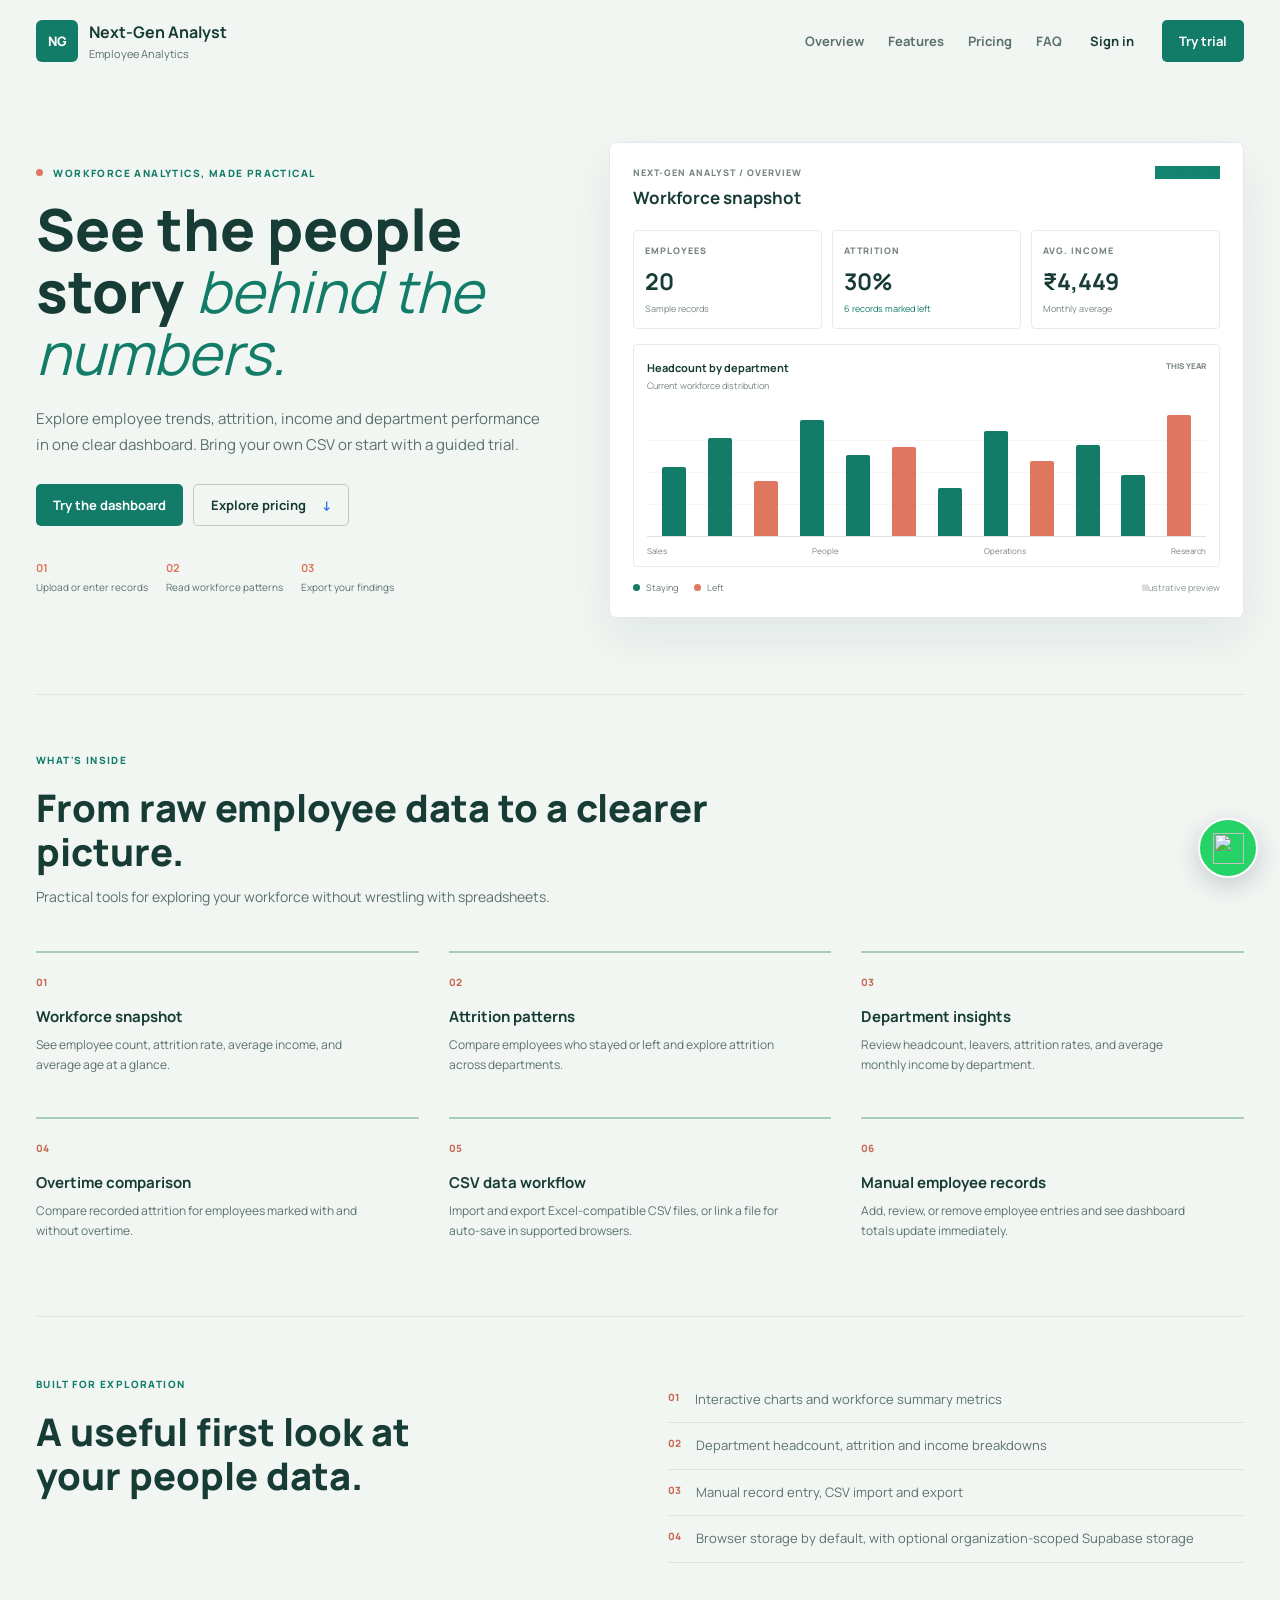
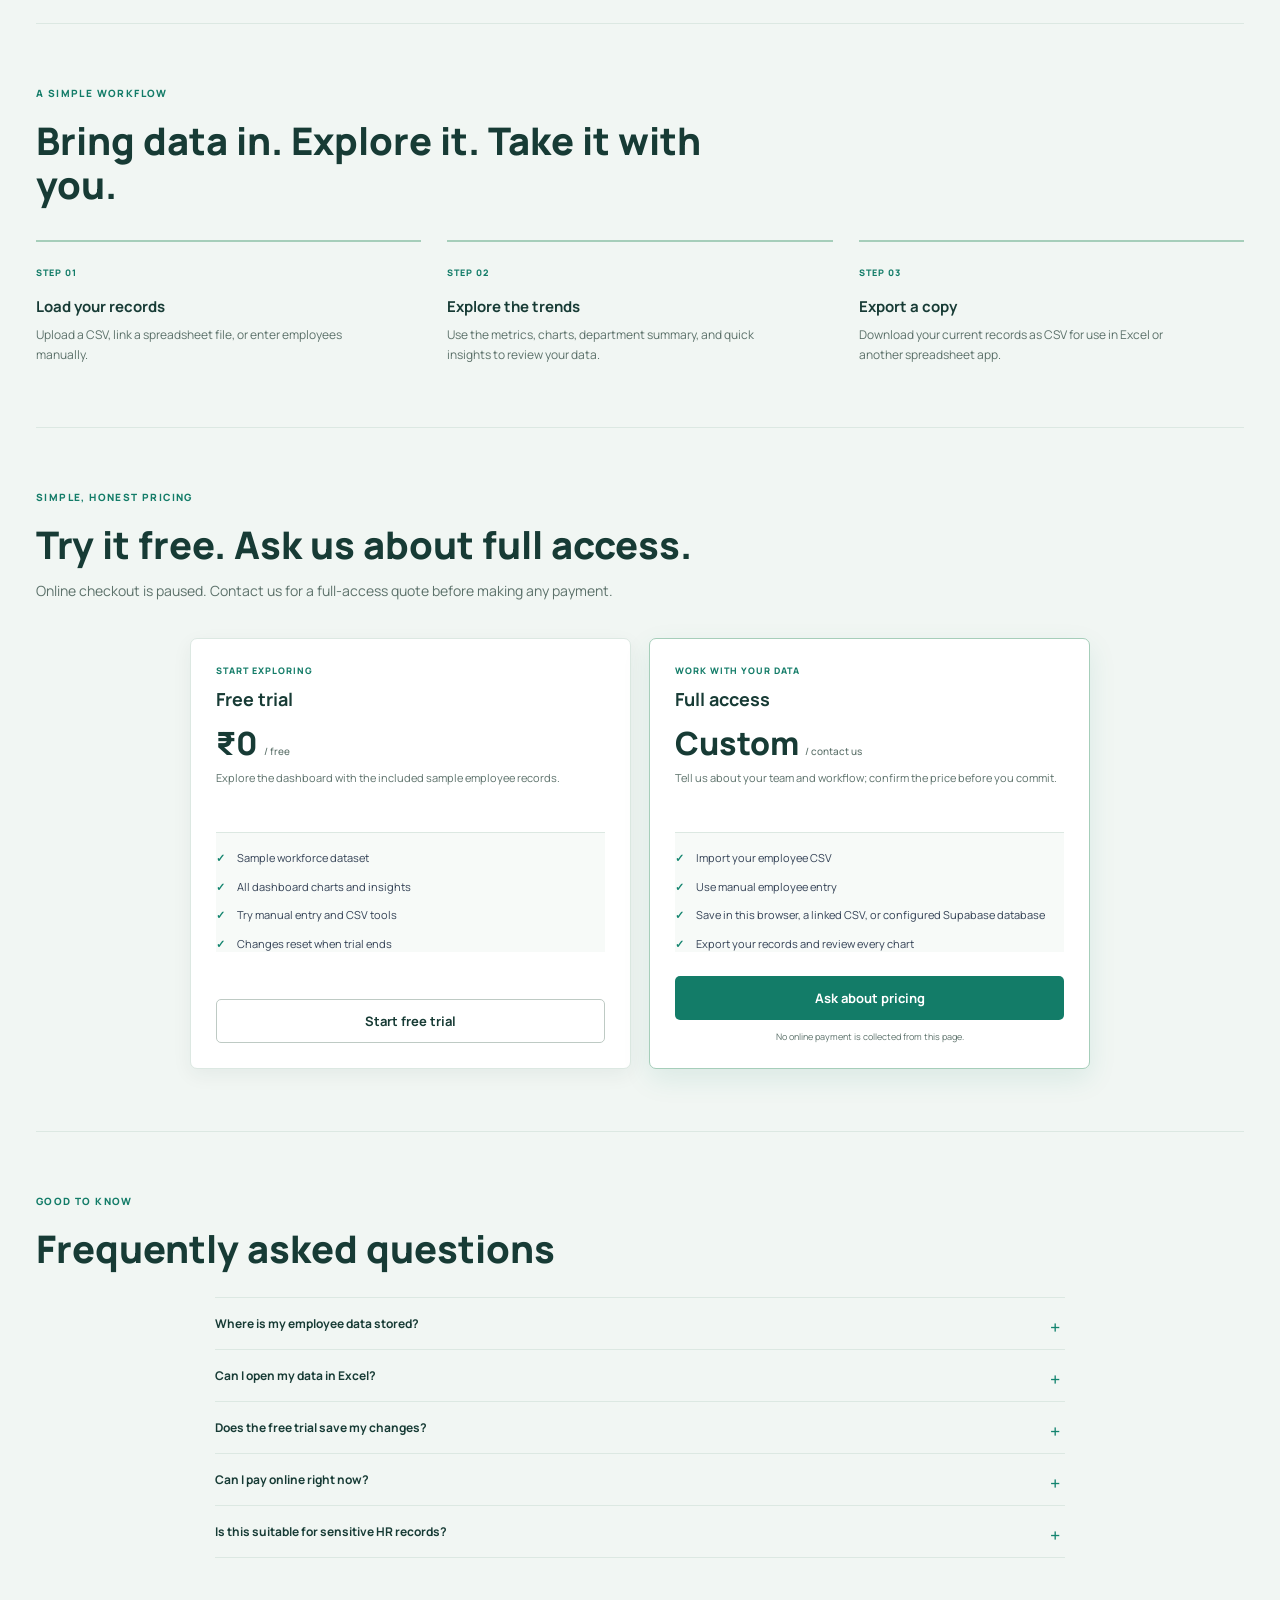
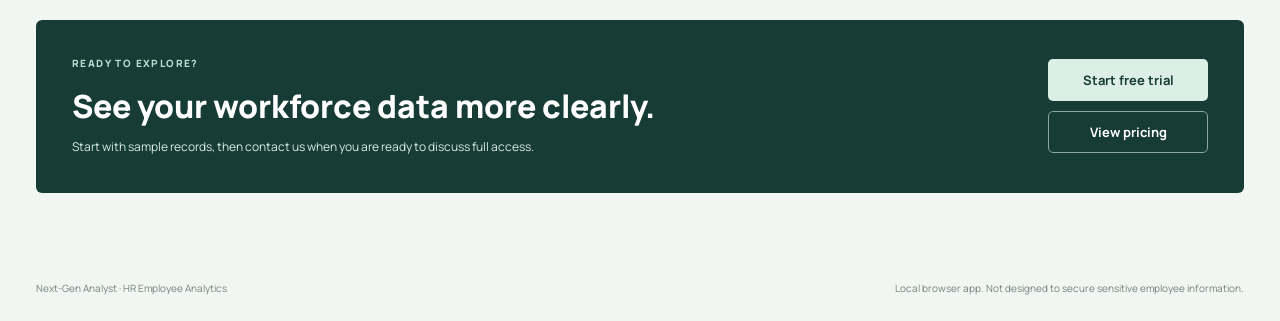
==== Next-Gen-Analyst.html @ 1fc44d56 "Publish Next-Gen Analyst project Co-authored-by: Copilot <223556219+Copilot@users.noreply.github.com" ====
<!DOCTYPE html>
<html lang="en">

<head>
    <meta charset="UTF-8">
    <meta name="viewport" content="width=device-width, initial-scale=1.0">
    <title>Next-Gen Analyst | HR Employee Analytics</title>
    <link rel="preconnect" href="https://fonts.googleapis.com">
    <link rel="preconnect" href="https://fonts.gstatic.com" crossorigin>
    <link href="https://fonts.googleapis.com/css2?family=Manrope:wght@400;500;600;700;800&display=swap" rel="stylesheet">
    <script src="https://cdn.jsdelivr.net/npm/papaparse@5.4.1/papaparse.min.js"></script>
    <script src="https://cdn.jsdelivr.net/npm/chart.js@4.4.4/dist/chart.umd.min.js"></script>
    <script src="https://cdn.jsdelivr.net/npm/@supabase/supabase-js@2.49.1/dist/umd/supabase.js"></script>
    <style>
:root {
            --ink: #0f172a;
            --muted-ink: #475569;
            --leaf: #2563eb;
            --coral: #d97706;
            --bg: #f0f4f8;
            --panel: #fff;
            --text: #0f172a;
            --muted: #475569;
            --line: #e2e8f0;
            --blue: #2563eb;
            --teal: #059669;
            --red: #dc2626;
            --purple: #7c3aed;
            --shadow: 0 8px 28px rgba(24, 39, 75, .07)
        }

        * {
            box-sizing: border-box
        }

        body {
            margin: 0;
            background: var(--bg);
            color: var(--text);
            font-family: "Manrope", Segoe UI, Arial, sans-serif
        }

        header {
            background: linear-gradient(115deg, #0f172a, #1d4ed8 65%, #3b82f6);
            color: #fff;
            padding: 28px clamp(18px, 4vw, 48px);
            display: flex;
            justify-content: space-between;
            gap: 20px;
            align-items: center;
            flex-wrap: wrap
        }

        h1 {
            font-size: clamp(24px, 3vw, 34px);
            margin: 0 0 8px
        }

        .subtitle {
            color: #dce4ff;
            margin: 0;
            font-size: 14px
        }

        .header-actions {
            display: flex;
            gap: 10px;
            flex-wrap: wrap
        }

        button,
        .upload-label {
            border: 0;
            border-radius: 10px;
            padding: 11px 15px;
            font-weight: 700;
            cursor: pointer;
            font-size: 13px
        }

        .primary {
            background: #fff;
            color: #243b91
        }

        .secondary {
            background: #ffffff1a;
            color: #fff;
            border: 1px solid #ffffff70
        }

        main {
            max-width: 1400px;
            margin: auto;
            padding: 24px clamp(14px, 3vw, 36px) 40px
        }

        .toolbar {
            display: flex;
            align-items: center;
            justify-content: space-between;
            gap: 14px;
            flex-wrap: wrap;
            margin-bottom: 20px
        }

        .status {
            font-size: 13px;
            color: var(--muted)
        }

        .status strong {
            color: var(--teal)
        }

        input[type=file] {
            display: none
        }

        .upload-label {
            background: #e8edff;
            color: #2e49c3;
            display: inline-block
        }

        .metrics {
            display: grid;
            grid-template-columns: repeat(4, minmax(0, 1fr));
            gap: 16px;
            margin-bottom: 18px
        }

        .card,
        .panel {
            background: var(--panel);
            border: 1px solid var(--line);
            border-radius: 17px;
            box-shadow: var(--shadow)
        }

        .metric {
            padding: 20px;
            min-height: 142px;
            position: relative;
            overflow: hidden
        }

        .metric:after {
            content: "";
            position: absolute;
            width: 90px;
            height: 90px;
            border-radius: 50%;
            right: -28px;
            top: -28px;
            background: var(--tint, #e8edff)
        }

        .metric .label {
            font-size: 13px;
            color: var(--muted);
            margin-bottom: 12px;
            position: relative;
            z-index: 1
        }

        .metric .value {
            font-size: clamp(24px, 2.5vw, 32px);
            font-weight: 800;
            letter-spacing: -1px;
            position: relative;
            z-index: 1
        }

        .metric .foot {
            font-size: 12px;
            color: var(--muted);
            margin-top: 9px;
            position: relative;
            z-index: 1
        }

        .grid {
            display: grid;
            grid-template-columns: repeat(2, minmax(0, 1fr));
            gap: 18px
        }

        .panel {
            padding: 20px;
            min-width: 0
        }

        .panel h2 {
            font-size: 16px;
            margin: 0 0 5px
        }

        .panel .desc {
            font-size: 12px;
            color: var(--muted);
            margin-bottom: 18px
        }

        .chart-wrap {
            height: 270px;
            position: relative
        }

        .wide {
            grid-column: 1/-1
        }

        .table-wrap {
            overflow: auto
        }

        table {
            width: 100%;
            border-collapse: collapse;
            font-size: 13px
        }

        th,
        td {
            padding: 12px 10px;
            text-align: left;
            border-bottom: 1px solid var(--line);
            white-space: nowrap
        }

        th {
            color: var(--muted);
            font-weight: 700;
            background: #fafbfe
        }

        td {
            font-weight: 600
        }

        .pill {
            padding: 5px 8px;
            border-radius: 20px;
            font-size: 11px;
            font-weight: 800
        }

        .yes {
            color: #b42335;
            background: #ffe8eb
        }

        .no {
            color: #087f70;
            background: #dff8f3
        }

        .insights {
            display: grid;
            grid-template-columns: repeat(3, minmax(0, 1fr));
            gap: 12px
        }

        .insight {
            background: #f7f8ff;
            border: 1px solid #e7eaff;
            border-radius: 12px;
            padding: 14px
        }

        .insight strong {
            display: block;
            font-size: 13px;
            margin-bottom: 6px
        }

        .insight span {
            font-size: 12px;
            line-height: 1.5;
            color: var(--muted)
        }

        footer {
            text-align: center;
            color: var(--muted);
            font-size: 12px;
            padding: 24px
        }

        .manual-form { margin-top: 12px; }
        .form-grid { display:grid; grid-template-columns:repeat(3,minmax(0,1fr)); gap:14px; }
        .form-grid label { display:flex; flex-direction:column; gap:7px; color:var(--muted); font-size:12px; font-weight:700; }
        .form-grid input, .form-grid select { width:100%; min-width:0; padding:11px 12px; border:1px solid var(--line); border-radius:9px; background:#fff; color:var(--text); font:inherit; font-size:13px; }
        .manual-actions { display:flex; flex-wrap:wrap; align-items:center; gap:10px; margin-top:16px; }
        .add-btn { background:#2563eb; color:#fff; }
        .clear-btn { background:#eef1f7; color:#344054; }
        #formMessage { font-size:12px; color:var(--teal); }
        .delete-btn { background:#ffe8eb; color:#b42335; padding:7px 10px; border-radius:8px; }
        @media(max-width:900px) { .form-grid { grid-template-columns:repeat(2,minmax(0,1fr)); } }
        @media(max-width:900px) {
            .metrics {
                grid-template-columns: repeat(2, minmax(0, 1fr))
            }

            .grid {
                grid-template-columns: 1fr
            }

            .wide {
                grid-column: auto
            }

            .insights {
                grid-template-columns: 1fr
            }
        }

        @media(max-width:480px) {
            .metrics {
                gap: 10px
            }

            .metric {
                padding: 15px;
                min-height: 125px
            }

            .panel {
                padding: 15px
            }

            .chart-wrap {
                height: 240px
            }

            .header-actions {
                width: 100%
            }
        }

        [hidden] { display:none !important; }
        .auth-screen { min-height:100vh; display:flex; align-items:center; justify-content:center; padding:24px; background:linear-gradient(135deg,#dbeafe,#f8fafc 55%,#f0f4f8); }
        .auth-card { width:min(100%,470px); background:#fff; border:1px solid #e5eaf2; border-radius:22px; padding:30px; box-shadow:0 18px 55px rgba(24,39,75,.13); }
        .auth-brand { display:flex; align-items:center; gap:13px; margin-bottom:26px; }
        .auth-logo { width:50px; height:50px; border-radius:14px; display:grid; place-items:center; color:#fff; font-weight:900; background:linear-gradient(135deg,#1d4ed8,#2563eb); }
        .auth-brand h1 { font-size:22px; margin:0 0 4px; color:#0f172a; }
        .auth-brand p,.auth-help { margin:0; color:#475569; font-size:13px; line-height:1.5; }
        .auth-panel h2 { margin:0 0 8px; font-size:21px; }
        .auth-help { margin-bottom:18px; }
        .auth-panel form { display:grid; gap:13px; }
        .auth-panel label { display:grid; gap:7px; font-size:12px; color:#475569; font-weight:700; }
        .auth-panel input { width:100%; padding:12px 13px; border:1px solid #cbd5e1; border-radius:10px; font:inherit; color:#0f172a; background:#fff; }
        .auth-submit { width:100%; margin-top:4px; background:#2563eb; color:#fff; padding:13px; }
        .auth-link { margin-top:14px; padding:4px 0; color:#2563eb; background:transparent; }
        .auth-message { font-size:12px; line-height:1.45; color:#087f70; min-height:16px; margin:8px 0 0; }
        .auth-security-note { font-size:11px; color:#7b8190; line-height:1.5; border-top:1px solid #edf0f5; padding-top:14px; margin:22px 0 0; }
        .logout-btn { background:#eef1f7; color:#344054; margin-left:10px; padding:7px 10px; }
        @media(max-width:520px) { .auth-card { padding:22px; } }

        .product-page { --ink:#0f172a; --muted-ink:#475569; --leaf:#2563eb; --mint:#dbeafe; --coral:#d97706; min-height:100vh; background:#f0f4f8; color:var(--ink); font-family:"Manrope",Segoe UI,sans-serif; }
        .site-nav { max-width:1280px; margin:auto; padding:20px 36px; display:flex; align-items:center; justify-content:space-between; gap:24px; background:transparent; color:var(--ink); }
        .site-brand { display:flex; align-items:center; gap:11px; color:inherit; text-decoration:none; }
        .site-mark { width:42px; height:42px; display:grid; place-items:center; background:var(--leaf); color:white; font-size:13px; font-weight:900; border-radius:6px; }
        .site-brand strong,.site-brand small { display:block; }
        .site-brand strong { font-size:16px; }
        .site-brand small { margin-top:3px; color:var(--muted-ink); font-size:11px; }
        .nav-actions { display:flex; align-items:center; gap:24px; }
        .nav-overview { color:var(--muted-ink); font-size:13px; font-weight:700; text-decoration:none; }
        .nav-signin,.nav-trial,.button-primary,.button-secondary { min-height:42px; padding:11px 17px; border-radius:5px; font:700 13px "Manrope",Segoe UI,sans-serif; }
        .nav-signin { padding:9px 4px; background:transparent; color:var(--ink); }
        .nav-trial,.button-primary { background:var(--leaf); color:white; }
        .nav-trial:hover,.button-primary:hover { background:#1d4ed8; }
        .product-main { max-width:1280px; margin:auto; padding:0 36px 70px; }
        .product-hero { min-height:560px; display:grid; grid-template-columns:minmax(0,.9fr) minmax(0,1.1fr); align-items:center; gap:54px; padding:60px 0 76px; }
        .eyebrow { margin:0 0 18px; color:var(--leaf); font-size:10px; font-weight:900; letter-spacing:1.4px; }
        .eyebrow span { display:inline-block; width:7px; height:7px; margin:0 7px 1px 0; border-radius:50%; background:var(--coral); }
        .hero-copy h1,.section-heading h2,.details-title h2,.purchase-band h2 { margin:0; font-family:"Manrope",Segoe UI,sans-serif; font-weight:800; letter-spacing:0; }
        .hero-copy h1 { max-width:590px; font-size:58px; line-height:1.07; }
        .hero-copy h1 em { color:var(--leaf); font-weight:400; }
        .hero-description { max-width:520px; margin:22px 0 26px; color:var(--muted-ink); font-size:15px; line-height:1.75; }
        .hero-actions,.purchase-actions,.dialog-actions { display:flex; flex-wrap:wrap; gap:10px; }
        .button-secondary { background:transparent; border:1px solid #becac4; color:var(--ink); }
        .button-secondary:hover { background:#e9eee9; }
        .button-secondary span { padding-left:8px; color:var(--leaf); }
        .hero-facts { display:flex; flex-wrap:wrap; gap:18px; margin-top:34px; color:var(--muted-ink); font-size:10px; }
        .hero-facts strong { display:block; margin-bottom:5px; color:var(--coral); font-size:11px; }
        .product-preview { min-width:0; padding:23px; border:1px solid #e2e8f0; border-radius:7px; background:#fff; box-shadow:0 20px 50px #0f172a12; animation:preview-enter .65s ease-out both; }
        .preview-top,.preview-chart-heading { display:flex; justify-content:space-between; align-items:flex-start; gap:16px; }
        .preview-kicker,.preview-metrics span { display:block; color:#76847f; font-size:9px; font-weight:800; letter-spacing:1px; }
        .preview-top h2 { margin:7px 0 0; font-size:17px; }
        .preview-live { color:#059669; font-size:9px; font-weight:900; letter-spacing:.7px; }
        .preview-live i { display:inline-block; width:7px; height:7px; margin-right:5px; border-radius:50%; background:#059669; }
        .preview-metrics { display:grid; grid-template-columns:repeat(3,minmax(0,1fr)); gap:10px; margin:21px 0 15px; }
        .preview-metrics div { min-width:0; padding:13px 11px; border:1px solid #e8ece8; border-radius:4px; }
        .preview-metrics strong { display:block; margin:8px 0 5px; font-family:"Manrope",Segoe UI,sans-serif; font-size:23px; font-weight:700; }
        .preview-metrics small { display:block; color:#7b8782; font-size:9px; }
        .preview-metrics .preview-down { color:var(--leaf); }
        .preview-chart { padding:15px 13px 10px; border:1px solid #e8ece8; border-radius:4px; }
        .preview-chart-heading strong,.preview-chart-heading small { display:block; }
        .preview-chart-heading strong { font-size:11px; }
        .preview-chart-heading small { margin-top:4px; color:#7b8782; font-size:9px; }
        .preview-chart-heading > span { color:#7b8782; font-size:8px; font-weight:800; }
        .preview-bars { height:128px; display:flex; align-items:flex-end; justify-content:space-around; gap:7px; margin:17px 0 8px; padding:0 7px; border-bottom:1px solid #dce4de; background:repeating-linear-gradient(to bottom,transparent 0,transparent 31px,#edf1ed 32px); }
        .preview-bars i { width:7%; max-width:24px; background:#2563eb; border-radius:2px 2px 0 0; animation:bar-rise .8s ease-out both; transform-origin:bottom; }
        .preview-bars i:nth-child(3n) { background:#d97706; }
        .preview-axis { display:flex; justify-content:space-between; color:#76847f; font-size:8px; }
        .preview-bottom { display:flex; align-items:center; gap:16px; margin-top:14px; color:#687772; font-size:9px; }
        .legend-dot { display:inline-block; width:7px; height:7px; margin-right:4px; border-radius:50%; }
        .legend-dot.teal { background:#2563eb; }
        .legend-dot.coral { background:#d97706; }
        .preview-note { margin-left:auto; color:#8a9691; }
        .product-section { padding:58px 0 67px; border-top:1px solid #dfe5df; }
        .section-heading { max-width:700px; }
        .section-heading h2,.details-title h2 { font-size:38px; line-height:1.16; }
        .section-heading > p:last-child { margin:13px 0 0; color:var(--muted-ink); font-size:14px; line-height:1.6; }
        .feature-grid { display:grid; grid-template-columns:repeat(3,minmax(0,1fr)); gap:30px; margin-top:42px; }
        .feature-item { padding-top:16px; border-top:2px solid #b7d2c5; animation:feature-enter .5s ease-out both; }
        .feature-item:nth-child(2) { animation-delay:.1s; }
        .feature-item:nth-child(3) { animation-delay:.2s; }
        .feature-number { color:var(--coral); font-size:10px; font-weight:900; }
        .feature-item h3 { margin:15px 0 8px; font-size:16px; }
        .feature-item p { max-width:330px; margin:0; color:var(--muted-ink); font-size:13px; line-height:1.7; }
        .product-details { display:grid; grid-template-columns:1fr 1fr; gap:56px; padding:60px 0; border-top:1px solid #dfe5df; }
        .details-title h2 { max-width:420px; }
        .details-list p { display:flex; gap:15px; margin:0; padding:13px 0; border-bottom:1px solid #dfe5df; color:#42544e; font-size:13px; line-height:1.5; }
        .details-list span { color:var(--coral); font-size:10px; font-weight:900; }
        .purchase-band { display:flex; align-items:center; justify-content:space-between; gap:32px; padding:36px; border-radius:6px; background:#0f172a; color:#fff; }
        .purchase-band .eyebrow { color:#bfdbfe; }
        .purchase-band h2 { max-width:650px; font-size:32px; line-height:1.16; }
        .purchase-band > div:first-child > p:last-child { max-width:610px; margin:12px 0 0; color:#d2e0d8; font-size:12px; line-height:1.6; }
        .purchase-actions { flex:0 0 auto; flex-direction:column; min-width:160px; }
        .purchase-actions .button-primary { background:#dbeafe; color:#0f172a; }
        .purchase-actions .button-secondary { border-color:#64748b; color:#fff; }
        .purchase-actions .button-secondary:hover { background:#ffffff18; }
        .product-footer { max-width:1280px; margin:auto; padding:18px 36px 26px; display:flex; justify-content:space-between; gap:20px; color:#74817c; font-size:10px; }
        .buy-dialog { position:fixed; width:min(100% - 32px,470px); padding:34px; border:1px solid #dfe5df; border-radius:7px; color:var(--ink); box-shadow:0 22px 80px #14221d40; }
        .buy-dialog::backdrop { background:#10221db3; }
        .buy-dialog h2 { margin:0 0 12px; font:700 27px/1.2 "Manrope",Segoe UI,sans-serif; }
        .buy-dialog > p:not(.eyebrow) { margin:0 0 22px; color:var(--muted-ink); font-size:13px; line-height:1.7; }
        .dialog-close { position:absolute; top:10px; right:12px; padding:5px 9px; background:transparent; color:var(--muted-ink); font-size:22px; }
        .auth-back { display:block; margin:0 0 18px; }
        @keyframes preview-enter { from { opacity:0; transform:translateY(12px); } to { opacity:1; transform:translateY(0); } }
        @keyframes feature-enter { from { opacity:0; transform:translateY(8px); } to { opacity:1; transform:translateY(0); } }
        @keyframes bar-rise { from { transform:scaleY(.15); } to { transform:scaleY(1); } }
        @media(max-width:900px) {
            .product-hero { grid-template-columns:1fr; gap:35px; padding-top:42px; }
            .hero-copy h1 { max-width:700px; font-size:48px; }
            .product-preview { max-width:720px; }
            .purchase-band { align-items:flex-start; flex-direction:column; }
            .purchase-actions { flex-direction:row; }
        }
        @media(max-width:600px) {
            .site-nav { padding:15px 18px; }
            .nav-actions { gap:11px; }
            .nav-overview { display:none; }
            .nav-signin { font-size:12px; }
            .nav-trial { padding:10px 12px; }
            .product-main { padding:0 18px 42px; }
            .product-hero { min-height:0; gap:28px; padding:45px 0 52px; }
            .hero-copy h1 { font-size:40px; }
            .hero-description { font-size:14px; }
            .hero-facts { gap:14px; }
            .product-preview { padding:15px; }
            .preview-metrics { gap:6px; }
            .preview-metrics div { padding:10px 7px; }
            .preview-metrics strong { font-size:18px; }
            .preview-metrics small { font-size:8px; }
            .preview-axis { font-size:7px; }
            .section-heading h2,.details-title h2 { font-size:31px; }
            .feature-grid,.product-details { grid-template-columns:1fr; gap:22px; }
            .product-section,.product-details { padding:43px 0; }
            .feature-grid { margin-top:28px; }
            .purchase-band { padding:25px 20px; }
            .purchase-band h2 { font-size:27px; }
            .purchase-actions { width:100%; flex-direction:column; }
            .product-footer { padding:16px 18px 22px; flex-direction:column; gap:7px; }
            .buy-dialog { padding:28px 22px; }
        }
        @media(prefers-reduced-motion:reduce) {
            .product-preview,.feature-item,.preview-bars i { animation:none; }
        }

        .dashboard-shell { display:grid; grid-template-columns:248px minmax(0,1fr); min-height:100vh; background:#f0f4f8; }
        .dashboard-sidebar { position:sticky; top:0; height:100vh; display:flex; flex-direction:column; padding:23px 14px 16px; background:#fff; border-right:1px solid #e2e8f0; }
        .dashboard-brand { display:flex; align-items:center; gap:11px; padding:0 8px 25px; color:#0f172a; text-decoration:none; }
        .dashboard-mark { width:40px; height:40px; display:grid; place-items:center; border-radius:6px; background:#2563eb; color:white; font-size:12px; font-weight:800; }
        .dashboard-brand strong,.dashboard-brand small { display:block; }
        .dashboard-brand strong { font-size:14px; }
        .dashboard-brand small { margin-top:3px; color:#64748b; font-size:10px; }
        .sidebar-label { margin:5px 10px 10px; color:#94a3b8; font-size:9px; font-weight:800; letter-spacing:1px; }
        .dashboard-nav { display:grid; gap:4px; }
        .dashboard-nav a { display:flex; align-items:center; gap:11px; min-height:42px; padding:7px 10px; border-radius:5px; color:#475569; font-size:12px; font-weight:700; text-decoration:none; transition:background .15s,color .15s; }
        .dashboard-nav a:hover { background:#f8fafc; color:#1d4ed8; }
        .dashboard-nav a.active { background:#dbeafe; color:#1d4ed8; }
        .dashboard-nav a span { width:25px; height:25px; display:grid; place-items:center; border:1px solid #e2e8f0; border-radius:4px; color:#64748b; font-size:9px; font-weight:800; }
        .dashboard-nav a.active span { border-color:#bfdbfe; color:#2563eb; background:#eff6ff; }
        .sidebar-note { display:grid; grid-template-columns:30px 1fr; column-gap:9px; align-items:center; margin-top:auto; padding:12px 10px; border:1px solid #e2e8f0; border-radius:6px; }
        .sidebar-note-mark { grid-row:span 2; width:28px; height:28px; display:grid; place-items:center; border-radius:4px; background:#eff6ff; color:#2563eb; font-size:9px; font-weight:900; }
        .sidebar-note strong { font-size:10px; }
        .sidebar-note small { margin-top:3px; color:#64748b; font-size:9px; }
        .dashboard-content { min-width:0; }
        #appShell .dashboard-header { position:sticky; top:0; z-index:5; min-height:92px; padding:18px 32px; display:flex; align-items:center; justify-content:space-between; gap:20px; background:#fff; color:#0f172a; border-bottom:1px solid #e2e8f0; box-shadow:none; }
        .dashboard-kicker { margin:0 0 6px; color:#2563eb; font-size:9px; font-weight:800; letter-spacing:1px; }
        #appShell .dashboard-header h1 { margin:0; color:#0f172a; font-size:22px; line-height:1.25; }
        #appShell .dashboard-header .subtitle { margin-top:5px; color:#64748b; font-size:11px; }
        #appShell .dashboard-header .header-actions { width:auto; gap:8px; }
        #appShell .dashboard-header .secondary { border:1px solid #cbd5e1; background:#fff; color:#334155; }
        #appShell .dashboard-header .secondary:hover { background:#f8fafc; border-color:#94a3b8; }
        #appShell .dashboard-header .primary { background:#2563eb; color:#fff; }
        #appShell main.dashboard-main { width:100%; max-width:1500px; margin:0 auto; padding:25px 32px 38px; }
        #appShell .toolbar { margin-bottom:20px; padding-bottom:15px; border-bottom:1px solid #e2e8f0; }
        #appShell .status { font-size:11px; }
        #appShell .status strong { color:#2563eb; }
        #appShell .upload-label { padding:9px 13px; border:1px solid #bfdbfe; border-radius:5px; background:#eff6ff; color:#1d4ed8; font-size:11px; }
        #appShell .card,#appShell .panel { border:1px solid #e2e8f0; border-radius:7px; box-shadow:0 2px 8px #0f172a08; }
        #appShell .metric { min-height:130px; padding:18px; }
        #appShell .metric:after { width:4px; height:auto; top:0; right:auto; bottom:0; left:0; border-radius:0; }
        #appShell .metric .label { color:#64748b; font-size:10px; font-weight:800; letter-spacing:.4px; }
        #appShell .metric .value { color:#0f172a; font-size:27px; letter-spacing:0; }
        #appShell .metric .foot { color:#64748b; font-size:10px; }
        #appShell .panel { padding:19px; }
        #appShell .panel h2 { color:#0f172a; font-size:14px; }
        #appShell .panel .desc { color:#64748b; font-size:10px; }
        #appShell .grid { gap:14px; }
        #appShell .chart-wrap { height:250px; }
        #appShell .chart-wrap canvas { max-width:100%; }
        #appShell th { background:#f8fafc; color:#64748b; font-size:10px; }
        #appShell td { color:#334155; font-size:11px; }
        #appShell .insight { border:1px solid #e2e8f0; border-radius:5px; background:#f8fafc; }
        #appShell .add-btn { border-radius:5px; background:#2563eb; }
        #appShell .clear-btn { border-radius:5px; background:#f1f5f9; color:#334155; }
        #appShell .delete-btn { border-radius:4px; }
        #appShell .dashboard-footer { display:flex; align-items:center; justify-content:space-between; gap:16px; padding:15px 32px 20px; border-top:1px solid #e2e8f0; color:#64748b; font-size:10px; text-align:left; }
        #appShell .logout-btn { margin:0; padding:8px 11px; border:1px solid #cbd5e1; border-radius:5px; background:#fff; color:#334155; font-size:10px; }
        #appShell section[id],#appShell #dashboardTop { scroll-margin-top:108px; }
        @media(max-width:1000px) {
            .dashboard-shell { grid-template-columns:minmax(0,1fr); }
            .dashboard-sidebar,.dashboard-content { min-width:0; max-width:100%; }
            .dashboard-sidebar { position:static; height:auto; padding:13px 18px 10px; border-right:0; border-bottom:1px solid #e2e8f0; }
            .dashboard-brand { padding:0 5px 10px; }
            .sidebar-label,.sidebar-note { display:none; }
            .dashboard-nav { display:flex; gap:5px; overflow-x:auto; }
            .dashboard-nav a { flex:0 0 auto; min-height:36px; padding:5px 8px; }
            .dashboard-nav a span { width:22px; height:22px; }
            #appShell .dashboard-header { padding:17px 22px; }
            #appShell main.dashboard-main { padding:20px 22px 32px; }
            #appShell .dashboard-footer { padding-right:22px; padding-left:22px; }
        }
        @media(max-width:600px) {
            .dashboard-sidebar { padding-right:12px; padding-left:12px; }
            .dashboard-nav a { gap:7px; font-size:10px; }
            .dashboard-nav a span { display:none; }
            #appShell .dashboard-header { position:static; align-items:flex-start; flex-direction:column; gap:12px; padding:17px 16px; }
            #appShell .dashboard-header h1 { font-size:20px; }
            #appShell .dashboard-header .header-actions { width:100%; }
            #appShell .dashboard-header .header-actions button { flex:1 1 auto; padding:9px 8px; font-size:10px; }
            #appShell main.dashboard-main { padding:17px 13px 26px; }
            #appShell .toolbar { align-items:flex-start; flex-direction:column; }
            #appShell .metrics { gap:9px; }
            #appShell .metric { min-height:117px; padding:13px; }
            #appShell .metric .label { font-size:9px; }
            #appShell .metric .value { font-size:22px; }
            #appShell .metric .foot { font-size:9px; }
            #appShell .panel { padding:14px; }
            #appShell .chart-wrap { height:225px; }
            #appShell .form-grid { grid-template-columns:1fr; }
            #appShell .dashboard-footer { align-items:flex-start; flex-direction:column; padding:14px 13px 18px; }
        }
        .status-stack { display:grid; gap:4px; min-width:0; }
        .file-storage-status { color:#64748b; font-size:10px; line-height:1.5; }
        .csv-link-dialog .dialog-actions { display:grid; grid-template-columns:1fr; }
        .csv-link-dialog .file-session-note { margin:15px 0 0; color:#64748b; font-size:10px; line-height:1.5; }
        .csv-link-dialog .file-dialog-message { min-height:0; margin:7px 0 0; color:#b91c1c; font-size:11px; line-height:1.5; }
        .payment-message { min-height:40px; padding:10px 12px; border-left:3px solid #2563eb; background:#eff6ff; color:#334155; font-size:12px; line-height:1.55; }
        #startPaymentBtn:disabled { cursor:wait; opacity:.65; }
        .hero-pricing-link,.purchase-pricing-link { display:inline-flex; align-items:center; justify-content:center; text-decoration:none; }
        .hero-pricing-link span { margin-left:8px; color:#2563eb; }
        .product-page #features { scroll-margin-top:24px; }
        .feature-grid { row-gap:34px; }
        .feature-item { min-height:132px; }
        .feature-item h3 { font-size:15px; }
        .feature-item p { font-size:12px; }
        .workflow-section,.pricing-section,.faq-section { padding:62px 0; border-top:1px solid #e2e8f0; }
        .workflow-grid { display:grid; grid-template-columns:repeat(3,minmax(0,1fr)); gap:26px; margin-top:34px; }
        .workflow-grid article { padding:17px 16px 0 0; border-top:2px solid #bfdbfe; }
        .workflow-grid article > span { color:#2563eb; font-size:9px; font-weight:800; letter-spacing:1px; }
        .workflow-grid h3 { margin:15px 0 8px; color:#0f172a; font-size:15px; }
        .workflow-grid p { max-width:310px; margin:0; color:#475569; font-size:12px; line-height:1.7; }
        .pricing-grid { display:grid; grid-template-columns:repeat(2,minmax(0,1fr)); gap:18px; max-width:900px; margin:36px auto 0; }
        .pricing-card { display:flex; flex-direction:column; min-width:0; padding:25px; border:1px solid #e2e8f0; border-radius:7px; background:#fff; box-shadow:0 6px 20px #0f172a08; }
        .pricing-featured { border-color:#93c5fd; box-shadow:0 10px 28px #2563eb14; }
        .plan-label { margin:0 0 10px; color:#2563eb; font-size:9px; font-weight:800; letter-spacing:1px; }
        .pricing-card h3 { margin:0; color:#0f172a; font-size:18px; }
        .plan-price { margin:15px 0 8px; color:#0f172a; font-family:"Manrope",Segoe UI,sans-serif; font-size:32px; font-weight:800; line-height:1.1; }
        .plan-price span { color:#64748b; font-family:"Manrope",Segoe UI,sans-serif; font-size:10px; font-weight:500; }
        .plan-description { min-height:42px; margin:0; color:#475569; font-size:11px; line-height:1.6; }
        .pricing-card ul { display:grid; gap:12px; margin:21px 0 24px; padding:17px 0 0; border-top:1px solid #e2e8f0; list-style:none; }
        .pricing-card li { position:relative; padding-left:21px; color:#334155; font-size:11px; line-height:1.5; }
        .pricing-card li::before { content:"\2713"; position:absolute; left:0; color:#059669; font-weight:900; }
        .pricing-card > .button-secondary,.pricing-card > .button-primary { width:100%; min-height:44px; margin-top:auto; }
        .pricing-card .pricing-contact { display:flex; align-items:center; justify-content:center; text-decoration:none; }
        .pricing-note { margin-top:10px; color:#64748b; font-size:9px; text-align:center; }
        .faq-list { max-width:850px; margin:27px auto 0; border-top:1px solid #e2e8f0; }
        .faq-list details { border-bottom:1px solid #e2e8f0; }
        .faq-list summary { position:relative; padding:17px 36px 17px 0; color:#0f172a; cursor:pointer; font-size:12px; font-weight:700; list-style:none; }
        .faq-list summary::-webkit-details-marker { display:none; }
        .faq-list summary::after { content:"+"; position:absolute; right:5px; color:#2563eb; font-size:18px; font-weight:500; }
        .faq-list details[open] summary::after { content:"−"; }
        .faq-list details p { max-width:720px; margin:0; padding:0 30px 17px 0; color:#475569; font-size:11px; line-height:1.7; }
        @media(max-width:900px) {
            .feature-item { min-height:145px; }
        }
        @media(max-width:600px) {
            .workflow-section,.pricing-section,.faq-section { padding:43px 0; }
            .feature-grid { row-gap:22px; }
            .feature-item { min-height:0; padding-bottom:5px; }
            .workflow-grid,.pricing-grid { grid-template-columns:1fr; gap:17px; margin-top:25px; }
            .workflow-grid { gap:20px; }
            .workflow-grid article { min-height:105px; }
            .pricing-card { padding:20px; }
            .plan-description { min-height:0; }
        }
        .whatsapp-support { position:fixed; right:22px; bottom:22px; z-index:20; width:60px; height:60px; display:grid; place-items:center; padding:0; border:2px solid #fff; border-radius:50%; background:#25d366; box-shadow:0 8px 24px #0f172a30; color:#fff; text-decoration:none; transition:background .15s,transform .15s,box-shadow .15s; }
        .whatsapp-support:hover { transform:translateY(-2px); background:#1da851; box-shadow:0 12px 28px #0f172a3d; }
        .whatsapp-support:focus-visible { outline:3px solid #0f172a; outline-offset:3px; }
        .whatsapp-logo { display:block; width:31px; height:31px; }
        .whatsapp-support::after { content:"Chat with us"; position:absolute; right:70px; padding:8px 11px; border-radius:5px; background:#0f172a; box-shadow:0 3px 12px #0f172a24; color:#fff; font-size:10px; font-weight:700; opacity:0; pointer-events:none; transform:translateX(4px); transition:opacity .15s,transform .15s; white-space:nowrap; }
        .whatsapp-support:hover::after,.whatsapp-support:focus-visible::after { opacity:1; transform:translateX(0); }
        @media(max-width:600px) { .whatsapp-support { right:14px; bottom:14px; width:54px; height:54px; } .whatsapp-logo { width:28px; height:28px; } .whatsapp-support::after { right:62px; } }

        :root {
            --ink:#173b35;
            --muted-ink:#5c716a;
            --leaf:#137c68;
            --coral:#df765f;
            --bg:#f1f6f3;
            --text:#173b35;
            --muted:#5c716a;
            --line:#dce8e2;
            --blue:#137c68;
            --teal:#13846f;
            --red:#c8564c;
            --purple:#8b718f;
            --shadow:0 8px 28px rgba(23,59,53,.08);
        }
        body { background:#f1f6f3; color:#173b35; }
        header { background:linear-gradient(115deg,#173b35,#137c68 72%,#39a58b); }
        .subtitle { color:#d9eee7; }
        .primary { color:#174e44; }
        .upload-label { background:#e0f0e9; color:#17604f; }
        .yes { color:#a43f38; background:#fbe7e1; }
        .no { color:#17604f; background:#e0f0e9; }
        .insight { background:#f5f8f6; border-color:#e1ebe5; }
        .add-btn { background:#137c68; }
        .delete-btn { background:#fbe7e1; color:#a43f38; }
        .auth-screen { background:linear-gradient(135deg,#dcefe7,#f7faf8 55%,#f1f6f3); }
        .auth-logo { background:linear-gradient(135deg,#174e44,#137c68); }
        .auth-brand h1 { color:#173b35; }
        .auth-brand p,.auth-help,.auth-panel label { color:#5c716a; }
        .auth-panel input { border-color:#c9d9d1; color:#173b35; }
        .auth-submit { background:#137c68; }
        .auth-link { color:#137c68; }
        .product-page { --ink:#173b35; --muted-ink:#5c716a; --leaf:#137c68; --mint:#dcefe7; --coral:#df765f; background:#f1f6f3; color:#173b35; }
        .nav-trial:hover,.button-primary:hover { background:#0e6656; }
        .hero-copy h1 em { color:#137c68; }
        .preview-live,.preview-live i { color:#13846f; background:#13846f; }
        .preview-bars i { background:#137c68; }
        .preview-bars i:nth-child(3n) { background:#df765f; }
        .legend-dot.teal { background:#137c68; }
        .legend-dot.coral { background:#df765f; }
        .product-section,.product-details,.workflow-section,.pricing-section,.faq-section { border-color:#dce8e2; }
        .feature-item,.workflow-grid article { border-color:#a6ceba; }
        .feature-number,.details-list span { color:#c66a55; }
        .feature-item p,.details-list p,.workflow-grid p,.section-heading > p:last-child { color:#5c716a; }
        .purchase-band { background:#173b35; }
        .purchase-band .eyebrow { color:#b9ddd0; }
        .purchase-band > div:first-child > p:last-child { color:#d9eee7; }
        .purchase-actions .button-primary { background:#dcefe7; color:#173b35; }
        .purchase-actions .button-secondary { border-color:#8da69b; }
        .buy-dialog { color:#173b35; }
        .buy-dialog > p:not(.eyebrow) { color:#5c716a; }
        .dashboard-shell { background:#f1f6f3; }
        .dashboard-sidebar { border-color:#dce8e2; }
        .dashboard-brand { color:#173b35; }
        .dashboard-mark { background:#137c68; }
        .dashboard-nav a { color:#5c716a; }
        .dashboard-nav a:hover { background:#f2f7f4; color:#0e6656; }
        .dashboard-nav a.active { background:#dcefe7; color:#0e6656; }
        .dashboard-nav a span { border-color:#dce8e2; color:#5c716a; }
        .dashboard-nav a.active span { border-color:#bedbce; background:#edf6f1; color:#137c68; }
        .sidebar-note,.sidebar-note-mark { border-color:#dce8e2; }
        .sidebar-note-mark { background:#edf6f1; color:#137c68; }
        #appShell .dashboard-header h1,#appShell .metric .value,#appShell .panel h2 { color:#173b35; }
        .dashboard-kicker,#appShell .status strong { color:#137c68; }
        #appShell .dashboard-header .primary,#appShell .add-btn { background:#137c68; }
        #appShell .upload-label { border-color:#bedbce; background:#edf6f1; color:#17604f; }
        #appShell .card,#appShell .panel,.pricing-card { border-color:#dce8e2; }
        #appShell th,.pricing-card ul { border-color:#dce8e2; background:#f7faf8; }
        #appShell .insight { border-color:#e1ebe5; background:#f5f8f6; }
        #appShell .clear-btn { background:#edf3ef; color:#36574e; }
        #appShell .delete-btn { background:#fbe7e1; color:#a43f38; }
        #appShell .dashboard-footer { border-color:#dce8e2; }
        #appShell .logout-btn { border-color:#c9d9d1; color:#36574e; }
        .workflow-grid article > span,.plan-label { color:#137c68; }
        .workflow-grid h3,.pricing-card h3,.plan-price,.faq-list summary { color:#173b35; }
        .pricing-card { box-shadow:0 6px 20px rgba(23,59,53,.06); }
        .pricing-featured { border-color:#a6ceba; box-shadow:0 10px 28px rgba(19,124,104,.1); }
        .pricing-card li::before,.faq-list summary::after { color:#13846f; }
        .pricing-note,.plan-price span,.plan-description,.faq-list details p { color:#5c716a; }
        .faq-list,.faq-list details { border-color:#dce8e2; }
        .payment-message { border-left-color:#137c68; background:#edf6f1; color:#36574e; }

</style>
</head>

<body>

        <section id="productPage" class="product-page">
            <header class="site-nav">
                <a class="site-brand" href="#top" aria-label="Next-Gen Analyst home"><span class="site-mark">NG</span><span><strong>Next-Gen Analyst</strong><small>Employee Analytics</small></span></a>
                <nav class="nav-actions" aria-label="Main navigation">
                    <a href="#overview" class="nav-overview">Overview</a>
                    <a href="#features" class="nav-overview">Features</a>
                    <a href="#pricing" class="nav-overview">Pricing</a>
                    <a href="#faq" class="nav-overview">FAQ</a>
                    <button type="button" id="signInBtn" class="nav-signin">Sign in</button>
                    <button type="button" id="navTrialBtn" class="nav-trial">Try trial</button>
                </nav>
            </header>
            <main class="product-main" id="top">
                <section class="product-hero">
                    <div class="hero-copy">
                        <p class="eyebrow"><span></span> WORKFORCE ANALYTICS, MADE PRACTICAL</p>
                        <h1>See the people story <em>behind the numbers.</em></h1>
                        <p class="hero-description">Explore employee trends, attrition, income and department performance in one clear dashboard. Bring your own CSV or start with a guided trial.</p>
                        <div class="hero-actions">
                            <button type="button" id="heroTrialBtn" class="button-primary">Try the dashboard</button>
                            <a class="button-secondary hero-pricing-link" href="#pricing">Explore pricing <span aria-hidden="true">↓</span></a>
                        </div>
                        <div class="hero-facts"><span><strong>01</strong> Upload or enter records</span><span><strong>02</strong> Read workforce patterns</span><span><strong>03</strong> Export your findings</span></div>
                    </div>
                    <div class="product-preview" aria-label="Preview of the employee analytics dashboard">
                        <div class="preview-top"><div><span class="preview-kicker">NEXT-GEN ANALYST / OVERVIEW</span><h2>Workforce snapshot</h2></div><span class="preview-live"><i></i> LIVE VIEW</span></div>
                        <div class="preview-metrics"><div><span>EMPLOYEES</span><strong>20</strong><small>Sample records</small></div><div><span>ATTRITION</span><strong>30%</strong><small class="preview-down">6 records marked left</small></div><div><span>AVG. INCOME</span><strong>₹4,449</strong><small>Monthly average</small></div></div>
                        <div class="preview-chart"><div class="preview-chart-heading"><div><strong>Headcount by department</strong><small>Current workforce distribution</small></div><span>THIS YEAR</span></div><div class="preview-bars" aria-hidden="true"><i style="height:54%"></i><i style="height:77%"></i><i style="height:43%"></i><i style="height:91%"></i><i style="height:64%"></i><i style="height:70%"></i><i style="height:38%"></i><i style="height:83%"></i><i style="height:59%"></i><i style="height:72%"></i><i style="height:48%"></i><i style="height:95%"></i></div><div class="preview-axis"><span>Sales</span><span>People</span><span>Operations</span><span>Research</span></div></div>
                        <div class="preview-bottom"><span><i class="legend-dot teal"></i> Staying</span><span><i class="legend-dot coral"></i> Left</span><span class="preview-note">Illustrative preview</span></div>
                    </div>
                </section>
                <section class="product-section" id="overview">
                    <div class="section-heading"><p class="eyebrow">WHAT'S INSIDE</p><h2>From raw employee data to a clearer picture.</h2><p>Practical tools for exploring your workforce without wrestling with spreadsheets.</p></div>
                    <div class="feature-grid" id="features">
                        <article class="feature-item"><span class="feature-number">01</span><h3>Workforce snapshot</h3><p>See employee count, attrition rate, average income, and average age at a glance.</p></article>
                        <article class="feature-item"><span class="feature-number">02</span><h3>Attrition patterns</h3><p>Compare employees who stayed or left and explore attrition across departments.</p></article>
                        <article class="feature-item"><span class="feature-number">03</span><h3>Department insights</h3><p>Review headcount, leavers, attrition rates, and average monthly income by department.</p></article>
                        <article class="feature-item"><span class="feature-number">04</span><h3>Overtime comparison</h3><p>Compare recorded attrition for employees marked with and without overtime.</p></article>
                        <article class="feature-item"><span class="feature-number">05</span><h3>CSV data workflow</h3><p>Import and export Excel-compatible CSV files, or link a file for auto-save in supported browsers.</p></article>
                        <article class="feature-item"><span class="feature-number">06</span><h3>Manual employee records</h3><p>Add, review, or remove employee entries and see dashboard totals update immediately.</p></article>
                    </div>
                </section>
                <section class="product-details">
                    <div class="details-title"><p class="eyebrow">BUILT FOR EXPLORATION</p><h2>A useful first look at your people data.</h2></div>
                    <div class="details-list"><p><span>01</span> Interactive charts and workforce summary metrics</p><p><span>02</span> Department headcount, attrition and income breakdowns</p><p><span>03</span> Manual record entry, CSV import and export</p><p><span>04</span> Browser storage by default, with optional organization-scoped Supabase storage</p></div>
                </section>
                <section class="workflow-section" aria-labelledby="workflowTitle">
                    <div class="section-heading"><p class="eyebrow">A SIMPLE WORKFLOW</p><h2 id="workflowTitle">Bring data in. Explore it. Take it with you.</h2></div>
                    <div class="workflow-grid">
                        <article><span>STEP 01</span><h3>Load your records</h3><p>Upload a CSV, link a spreadsheet file, or enter employees manually.</p></article>
                        <article><span>STEP 02</span><h3>Explore the trends</h3><p>Use the metrics, charts, department summary, and quick insights to review your data.</p></article>
                        <article><span>STEP 03</span><h3>Export a copy</h3><p>Download your current records as CSV for use in Excel or another spreadsheet app.</p></article>
                    </div>
                </section>
                <section class="pricing-section" id="pricing">
                    <div class="section-heading"><p class="eyebrow">SIMPLE, HONEST PRICING</p><h2>Try it free. Ask us about full access.</h2><p>Online checkout is paused. Contact us for a full-access quote before making any payment.</p></div>
                    <div class="pricing-grid">
                        <article class="pricing-card">
                            <p class="plan-label">START EXPLORING</p><h3>Free trial</h3>
                            <p class="plan-price">₹0 <span>/ free</span></p>
                            <p class="plan-description">Explore the dashboard with the included sample employee records.</p>
                            <ul><li>Sample workforce dataset</li><li>All dashboard charts and insights</li><li>Try manual entry and CSV tools</li><li>Changes reset when trial ends</li></ul>
                            <button type="button" id="pricingTrialBtn" class="button-secondary">Start free trial</button>
                        </article>
                        <article class="pricing-card pricing-featured">
                            <p class="plan-label">WORK WITH YOUR DATA</p><h3>Full access</h3>
                            <p class="plan-price">Custom <span>/ contact us</span></p>
                            <p class="plan-description">Tell us about your team and workflow; confirm the price before you commit.</p>
                            <ul><li>Import your employee CSV</li><li>Use manual employee entry</li><li>Save in this browser, a linked CSV, or configured Supabase database</li><li>Export your records and review every chart</li></ul>
                            <a class="button-primary pricing-contact" href="https://wa.me/916006082040?text=Hi%2C%20I%27m%20interested%20in%20Next-Gen%20Analyst%20Full%20Access%20pricing." target="_blank" rel="noopener noreferrer">Ask about pricing</a>
                            <small class="pricing-note">No online payment is collected from this page.</small>
                        </article>
                    </div>
                </section>
                <section class="faq-section" id="faq">
                    <div class="section-heading"><p class="eyebrow">GOOD TO KNOW</p><h2>Frequently asked questions</h2></div>
                    <div class="faq-list">
                        <details><summary>Where is my employee data stored?</summary><p>By default, data stays in this browser or a CSV file you link. If Supabase is configured, authenticated organization members share an organization-scoped cloud dataset protected by row-level security.</p></details>
                        <details><summary>Can I open my data in Excel?</summary><p>Yes. Import and export use CSV, which can be opened in Excel and other spreadsheet apps.</p></details>
                        <details><summary>Does the free trial save my changes?</summary><p>No. Trial mode uses sample records, and edits are temporary. Full access saves data in the current browser or linked CSV.</p></details>
                        <details><summary>Can I pay online right now?</summary><p>No. Online checkout is paused. Use the pricing enquiry to ask about full access; the page will not charge you.</p></details>
                        <details><summary>Is this suitable for sensitive HR records?</summary><p>This local browser app is not production-grade security. Avoid storing sensitive or regulated employee information in it.</p></details>
                    </div>
                </section>
                <section class="purchase-band" id="purchase">
                    <div><p class="eyebrow">READY TO EXPLORE?</p><h2>See your workforce data more clearly.</h2><p>Start with sample records, then contact us when you are ready to discuss full access.</p></div>
                    <div class="purchase-actions"><button type="button" id="sectionTrialBtn" class="button-primary">Start free trial</button><a class="button-secondary purchase-pricing-link" href="#pricing">View pricing</a></div>
                </section>
            </main>
            <footer class="product-footer"><span>Next-Gen Analyst · HR Employee Analytics</span><span>Local browser app. Not designed to secure sensitive employee information.</span></footer>
        </section>

        <section id="authScreen" class="auth-screen" hidden>
      <div class="auth-card">
                <button type="button" id="backToProductBtn" class="auth-link auth-back">← Back to project</button>
        <div class="auth-brand"><span class="auth-logo">HR</span><div><h1>HR Analytics</h1><p>Secure dashboard access</p></div></div>
        <div id="setupPanel" class="auth-panel">
                    <h2>Create your login</h2><p class="auth-help" id="setupHelp">First-time setup. Create a username, password and recovery code.</p>
          <form id="setupForm">
                        <label class="local-auth-field">Username<input id="setupUsername" required minlength="3" autocomplete="username" placeholder="Choose username"></label>
                        <label class="supabase-auth-field" hidden>Your name<input id="supabaseFullName" autocomplete="name" placeholder="Your name"></label>
                        <label class="supabase-auth-field" hidden>Organization name<input id="supabaseOrganizationName" autocomplete="organization" placeholder="Company or team"></label>
                        <label class="supabase-auth-field" hidden>Work email<input id="supabaseSignupEmail" type="email" autocomplete="email" placeholder="you@company.com"></label>
            <label>Password<input id="setupPassword" type="password" required minlength="6" autocomplete="new-password" placeholder="At least 6 characters"></label>
            <label>Confirm password<input id="setupConfirm" type="password" required minlength="6" autocomplete="new-password" placeholder="Re-enter password"></label>
                        <label class="local-auth-field">Recovery code (remember this)<input id="setupRecovery" required minlength="4" autocomplete="off" placeholder="Used if you forget password"></label>
            <button class="auth-submit" type="submit">Create account</button><p id="setupMessage" class="auth-message" aria-live="polite"></p>
          </form>
                    <button type="button" class="auth-link" id="showLoginFromSetup">Already have an account? Sign in</button>
        </div>
        <div id="loginPanel" class="auth-panel" hidden>
          <h2>Welcome back</h2><p class="auth-help">Login to continue to your dashboard.</p>
          <form id="loginForm">
                        <label class="local-auth-field">Username<input id="loginUsername" required autocomplete="username" placeholder="Enter username"></label>
                        <label class="supabase-auth-field" hidden>Work email<input id="supabaseLoginEmail" type="email" autocomplete="email" placeholder="you@company.com"></label>
            <label>Password<input id="loginPassword" type="password" required autocomplete="current-password" placeholder="Enter password"></label>
            <button class="auth-submit" type="submit">Login</button><p id="loginMessage" class="auth-message" aria-live="polite"></p>
          </form>
          <button type="button" class="auth-link" id="showForgot">Forgot password?</button>
                    <button type="button" class="auth-link" id="showSetupFromLogin">Create an account</button>
        </div>
        <div id="forgotPanel" class="auth-panel" hidden>
                    <h2>Reset password</h2><p class="auth-help" id="forgotHelp">Enter your username and recovery code set during account creation.</p>
                    <form id="forgotForm" class="local-auth-field">
            <label>Username<input id="forgotUsername" required autocomplete="username"></label>
            <label>Recovery code<input id="forgotRecovery" type="password" required autocomplete="off"></label>
            <label>New password<input id="forgotNewPassword" type="password" required minlength="6" autocomplete="new-password"></label>
            <label>Confirm new password<input id="forgotConfirmPassword" type="password" required minlength="6" autocomplete="new-password"></label>
            <button class="auth-submit" type="submit">Save new password</button><p id="forgotMessage" class="auth-message" aria-live="polite"></p>
          </form>
                    <form id="supabaseResetRequestForm" class="supabase-auth-field" hidden>
                        <label>Work email<input id="supabaseResetEmail" type="email" required autocomplete="email" placeholder="you@company.com"></label>
                        <button class="auth-submit" type="submit">Send password reset email</button><p id="supabaseResetMessage" class="auth-message" aria-live="polite"></p>
                    </form>
                    <form id="supabasePasswordUpdateForm" class="supabase-auth-field" hidden>
                        <label>New password<input id="supabaseNewPassword" type="password" required minlength="8" autocomplete="new-password"></label>
                        <label>Confirm new password<input id="supabaseConfirmPassword" type="password" required minlength="8" autocomplete="new-password"></label>
                        <button class="auth-submit" type="submit">Update password</button><p id="supabaseUpdateMessage" class="auth-message" aria-live="polite"></p>
                    </form>
          <button type="button" class="auth-link" id="backToLogin">Back to login</button>
        </div>
                <p class="auth-security-note" id="authSecurityNote">Note: This is a local HTML dashboard. Login and data are stored in this browser only; this is not server-grade security and does not sync between devices.</p>
      </div>
    </section>

    <div id="appShell" class="dashboard-shell" hidden>
    <aside class="dashboard-sidebar">
        <a class="dashboard-brand" href="#dashboardTop"><span class="dashboard-mark">NG</span><span><strong>Next-Gen Analyst</strong><small>Employee Analytics</small></span></a>
        <p class="sidebar-label">WORKSPACE</p>
        <nav class="dashboard-nav" id="dashboardNav" aria-label="Dashboard navigation">
            <a class="active" href="#dashboardTop"><span>01</span> Overview</a>
            <a href="#manualEntryPanel"><span>02</span> Employees</a>
            <a href="#analyticsSection"><span>03</span> Analytics</a>
            <a href="#departmentSummary"><span>04</span> Departments</a>
            <a href="#insightsPanel"><span>05</span> Insights</a>
        </nav>
        <div class="sidebar-note"><span class="sidebar-note-mark">HR</span><strong>Workforce overview</strong><small>Employee trends at a glance.</small></div>
    </aside>
    <div class="dashboard-content">
    <header class="dashboard-header" id="dashboardTop">
        <div>
            <p class="dashboard-kicker">WORKFORCE / ANALYTICS</p>
            <h1>Next-Gen Analyst</h1>
            <p class="subtitle">Workforce insights · Attrition · Salary · Department performance</p>
        </div>
        <div class="header-actions"><button class="secondary" id="linkCsvBtn">Link CSV file</button><button class="secondary" id="exportCsvBtn">Download CSV</button><button
                class="primary" onclick="window.print()">Export / Print PDF</button></div>
    </header>
    <main class="dashboard-main">
        <div class="toolbar">
            <div class="status-stack"><div class="status" id="status"><strong>● Trial mode</strong> — sample records loaded. Upload your own HR CSV
                to analyze it.</div><div class="file-storage-status" id="fileStorageStatus" role="status">Saved in this browser. Link a CSV to auto-save a spreadsheet copy; reconnect it when you reopen the page.</div></div>
            <div><label class="upload-label" for="csvFile">↑ Upload HR CSV</label><input id="csvFile" type="file"
                    accept=".csv,text/csv"></div>
        </div>
        <section class="metrics" id="metrics">
            <div class="card metric" style="--tint:#dcefe7">
                <div class="label">TOTAL EMPLOYEES</div>
                <div class="value" id="total">—</div>
                <div class="foot">Employee records in dataset</div>
            </div>
            <div class="card metric" style="--tint:#fbe7e1">
                <div class="label">ATTRITION RATE</div>
                <div class="value" id="rate">—</div>
                <div class="foot" id="attritionFoot">Employees marked as left</div>
            </div>
            <div class="card metric" style="--tint:#e0f0e9">
                <div class="label">AVERAGE MONTHLY INCOME</div>
                <div class="value" id="income">—</div>
                <div class="foot">Currency units as supplied in data</div>
            </div>
            <div class="card metric" style="--tint:#f4efdf">
                <div class="label">AVERAGE AGE</div>
                <div class="value" id="age">—</div>
                <div class="foot">Years</div>
            </div>
        </section>
        <section class="grid" id="analyticsSection">
            <div class="panel">
                <h2>Attrition Breakdown</h2>
                <div class="desc">Employees who left vs stayed</div>
                <div class="chart-wrap"><canvas id="attritionChart"></canvas></div>
            </div>
            <div class="panel">
                <h2>Employees by Department</h2>
                <div class="desc">Workforce distribution</div>
                <div class="chart-wrap"><canvas id="departmentChart"></canvas></div>
            </div>
            <div class="panel">
                <h2>Attrition by Department</h2>
                <div class="desc">Number of employees who left in each department</div>
                <div class="chart-wrap"><canvas id="deptAttritionChart"></canvas></div>
            </div>
            <div class="panel">
                <h2>Overtime & Attrition</h2>
                <div class="desc">Attrition counts by overtime status</div>
                <div class="chart-wrap"><canvas id="overtimeChart"></canvas></div>
            </div>
            <div class="panel wide" id="departmentSummary">
                <h2>Department Summary</h2>
                <div class="desc">Headcount, leavers and average monthly income</div>
                <div class="table-wrap">
                    <table>
                        <thead>
                            <tr>
                                <th>Department</th>
                                <th>Employees</th>
                                <th>Left</th>
                                <th>Attrition rate</th>
                                <th>Avg. monthly income</th>
                            </tr>
                        </thead>
                        <tbody id="deptTable"></tbody>
                    </table>
                </div>
            </div>
            <div class="panel wide" id="insightsPanel">
                <h2>Quick Insights</h2>
                <div class="desc">Calculated from the currently loaded dataset</div>
                <div class="insights" id="insights"></div>
            </div>
        </section>
        <section class="panel wide" id="manualEntryPanel" style="margin-bottom:18px">
            <h2>Manually Add Employee</h2>
            <div class="desc">Enter an employee record below and click Add Employee. Dashboard charts and totals update automatically.</div>
            <form id="employeeForm" class="manual-form">
                <div class="form-grid">
                    <label>Age<input name="Age" type="number" min="16" max="100" required placeholder="e.g. 28"></label>
                    <label>Attrition<select name="Attrition" required><option value="No">No - Still employed</option><option value="Yes">Yes - Left</option></select></label>
                    <label>Department<input name="Department" required placeholder="e.g. Sales"></label>
                    <label>Monthly Income<input name="MonthlyIncome" type="number" min="0" step="any" required placeholder="e.g. 35000"></label>
                    <label>Overtime<select name="OverTime" required><option value="No">No</option><option value="Yes">Yes</option></select></label>
                    <label>Job Satisfaction (1-4)<input name="JobSatisfaction" type="number" min="1" max="4" step="1" placeholder="e.g. 3"></label>
                    <label>Years at Company<input name="YearsAtCompany" type="number" min="0" step="1" placeholder="e.g. 2"></label>
                    <label>Gender<input name="Gender" placeholder="e.g. Female"></label>
                    <label>Job Role<input name="JobRole" placeholder="e.g. Analyst"></label>
                </div>
                <div class="manual-actions">
                    <button type="submit" class="add-btn">+ Add Employee</button>
                    <button type="button" id="clearFormBtn" class="clear-btn">Clear form</button>
                    <span id="formMessage" role="status" aria-live="polite"></span>
                </div>
            </form>
            <div class="desc" style="margin-top:18px">Employee records currently loaded</div>
            <div class="table-wrap">
                <table>
                    <thead><tr><th>#</th><th>Age</th><th>Department</th><th>Monthly Income</th><th>Attrition</th><th>Overtime</th><th>Job Role</th><th>Action</th></tr></thead>
                    <tbody id="employeeTable"></tbody>
                </table>
            </div>
        </section>
    </main>
    <footer class="dashboard-footer"><span>Next-Gen Analyst · Verify data quality before making decisions.</span><button type="button" id="logoutBtn" class="logout-btn">Log out</button></footer>
    </div>
    </div>
    <dialog id="csvLinkDialog" class="buy-dialog csv-link-dialog">
        <button type="button" id="closeCsvDialog" class="dialog-close" aria-label="Close">×</button>
        <p class="eyebrow">FILE-BASED STORAGE</p>
        <h2>Save your data in a CSV file</h2>
        <p>Choose an existing CSV to load and auto-save its records, or create a new CSV file. You can open CSV files in Excel.</p>
        <div class="dialog-actions"><button type="button" id="openExistingCsvBtn" class="button-primary">Choose existing CSV</button><button type="button" id="createCsvBtn" class="button-secondary">Create new CSV</button></div>
        <p class="file-session-note">Reconnect the file after reopening this page to resume automatic saving.</p>
        <p class="file-dialog-message" id="fileDialogMessage" role="status" aria-live="polite"></p>
    </dialog>
    <a class="whatsapp-support" href="https://wa.me/916006082040?text=Hi%2C%20I%20have%20a%20customer%20query%20about%20HR%20Employee%20Analytics." target="_blank" rel="noopener noreferrer" aria-label="Open WhatsApp customer support chat" title="Chat with us on WhatsApp">
        <img class="whatsapp-logo" src="https://cdn.simpleicons.org/whatsapp/ffffff" alt="" aria-hidden="true">
    </a>
    <script>
// The Supabase anon/publishable key is intended for browser use only with the provided RLS policies.
// Never put a Supabase service-role key in this file.
window.PEOPLESCOPE_SUPABASE_CONFIG = {
    url: "",
    anonKey: ""
};
</script>
    <script>
const sample = [
            {Age: 41, Attrition: "Yes", Department: "Sales", MonthlyIncome: 5993, OverTime: "Yes", JobSatisfaction: 2, YearsAtCompany: 6, Gender: "Female", JobRole: "Sales Executive"},
            {Age: 49, Attrition: "No", Department: "Research & Development", MonthlyIncome: 5130, OverTime: "No", JobSatisfaction: 3, YearsAtCompany: 10, Gender: "Male", JobRole: "Research Scientist"},
            {Age: 37, Attrition: "Yes", Department: "Research & Development", MonthlyIncome: 2090, OverTime: "Yes", JobSatisfaction: 3, YearsAtCompany: 0, Gender: "Male", JobRole: "Laboratory Technician"},
            {Age: 33, Attrition: "No", Department: "Research & Development", MonthlyIncome: 2909, OverTime: "Yes", JobSatisfaction: 3, YearsAtCompany: 8, Gender: "Female", JobRole: "Research Scientist"},
            {Age: 27, Attrition: "No", Department: "Research & Development", MonthlyIncome: 3468, OverTime: "No", JobSatisfaction: 2, YearsAtCompany: 2, Gender: "Male", JobRole: "Laboratory Technician"},
            {Age: 32, Attrition: "No", Department: "Research & Development", MonthlyIncome: 3068, OverTime: "No", JobSatisfaction: 4, YearsAtCompany: 7, Gender: "Male", JobRole: "Laboratory Technician"},
            {Age: 59, Attrition: "No", Department: "Research & Development", MonthlyIncome: 2670, OverTime: "Yes", JobSatisfaction: 1, YearsAtCompany: 1, Gender: "Female", JobRole: "Laboratory Technician"},
            {Age: 30, Attrition: "No", Department: "Research & Development", MonthlyIncome: 2693, OverTime: "No", JobSatisfaction: 3, YearsAtCompany: 1, Gender: "Male", JobRole: "Laboratory Technician"},
            {Age: 38, Attrition: "No", Department: "Research & Development", MonthlyIncome: 9526, OverTime: "No", JobSatisfaction: 3, YearsAtCompany: 8, Gender: "Male", JobRole: "Manufacturing Director"},
            {Age: 36, Attrition: "No", Department: "Research & Development", MonthlyIncome: 5237, OverTime: "No", JobSatisfaction: 3, YearsAtCompany: 7, Gender: "Male", JobRole: "Healthcare Representative"},
            {Age: 35, Attrition: "Yes", Department: "Sales", MonthlyIncome: 3407, OverTime: "Yes", JobSatisfaction: 1, YearsAtCompany: 2, Gender: "Female", JobRole: "Sales Representative"},
            {Age: 29, Attrition: "No", Department: "Sales", MonthlyIncome: 4193, OverTime: "No", JobSatisfaction: 4, YearsAtCompany: 4, Gender: "Male", JobRole: "Sales Executive"},
            {Age: 45, Attrition: "No", Department: "Human Resources", MonthlyIncome: 5000, OverTime: "No", JobSatisfaction: 3, YearsAtCompany: 12, Gender: "Female", JobRole: "Human Resources"},
            {Age: 26, Attrition: "Yes", Department: "Human Resources", MonthlyIncome: 2300, OverTime: "Yes", JobSatisfaction: 2, YearsAtCompany: 1, Gender: "Male", JobRole: "Human Resources"},
            {Age: 42, Attrition: "No", Department: "Sales", MonthlyIncome: 6800, OverTime: "Yes", JobSatisfaction: 4, YearsAtCompany: 9, Gender: "Female", JobRole: "Sales Executive"},
            {Age: 31, Attrition: "No", Department: "Research & Development", MonthlyIncome: 4200, OverTime: "No", JobSatisfaction: 3, YearsAtCompany: 5, Gender: "Female", JobRole: "Research Scientist"},
            {Age: 24, Attrition: "Yes", Department: "Sales", MonthlyIncome: 1900, OverTime: "Yes", JobSatisfaction: 2, YearsAtCompany: 1, Gender: "Male", JobRole: "Sales Representative"},
            {Age: 50, Attrition: "No", Department: "Research & Development", MonthlyIncome: 11000, OverTime: "No", JobSatisfaction: 4, YearsAtCompany: 20, Gender: "Male", JobRole: "Research Director"},
            {Age: 39, Attrition: "No", Department: "Human Resources", MonthlyIncome: 4800, OverTime: "No", JobSatisfaction: 3, YearsAtCompany: 8, Gender: "Female", JobRole: "Human Resources"},
            {Age: 28, Attrition: "Yes", Department: "Sales", MonthlyIncome: 2600, OverTime: "Yes", JobSatisfaction: 1, YearsAtCompany: 2, Gender: "Male", JobRole: "Sales Representative"}
        ];
        const STORAGE_KEY = "hrEmployeeAnalyticsData_real_v3";
        const ACCOUNT_KEY = "hrEmployeeAnalyticsAccount_v1";
        let data = sample.map(x => ({...x})); let charts = {};
        let currentMode = null;
        let linkedFileHandle = null;
        let fileWriteQueue = Promise.resolve();
        let cloudSaveQueue = Promise.resolve();
        let supabaseUser = null;
        let activeOrganizationId = null;
        let passwordRecoveryMode = false;
        const supabaseConfig = window.PEOPLESCOPE_SUPABASE_CONFIG || {};
        const supabaseClient = window.supabase?.createClient && supabaseConfig.url && supabaseConfig.anonKey
            ? window.supabase.createClient(supabaseConfig.url, supabaseConfig.anonKey, {auth: {persistSession: true, autoRefreshToken: true, detectSessionInUrl: true}})
            : null;
        const $ = id => document.getElementById(id);
        function updateAuthExperience() {
            const cloudAuth = Boolean(supabaseClient);
            document.querySelectorAll(".local-auth-field").forEach(field => field.hidden = cloudAuth);
            document.querySelectorAll(".supabase-auth-field").forEach(field => field.hidden = !cloudAuth);
            $("supabasePasswordUpdateForm").hidden = !cloudAuth || !passwordRecoveryMode;
            $("supabaseResetRequestForm").hidden = !cloudAuth || passwordRecoveryMode;
            $("setupUsername").required = !cloudAuth;
            $("setupRecovery").required = !cloudAuth;
            $("supabaseFullName").required = cloudAuth;
            $("supabaseOrganizationName").required = cloudAuth;
            $("supabaseSignupEmail").required = cloudAuth;
            $("supabaseLoginEmail").required = cloudAuth;
            $("supabaseResetEmail").required = cloudAuth;
            $("setupHelp").textContent = cloudAuth
                ? "Create your account with work email. Your organization gets an isolated employee workspace."
                : "First-time setup. Create a username, password and recovery code.";
            $("forgotHelp").textContent = cloudAuth
                ? "We will email you a secure password reset link."
                : "Enter your username and recovery code set during account creation.";
            $("authSecurityNote").textContent = cloudAuth
                ? "Employee records are scoped by organization using Supabase Auth and database row-level security."
                : "Note: This is a local HTML dashboard. Login and data are stored in this browser only; this is not server-grade security and does not sync between devices.";
        }
        async function ensureOrganization(user) {
            const {data: membership, error: membershipError} = await supabaseClient
                .from("organization_members")
                .select("organization_id")
                .eq("user_id", user.id)
                .limit(1)
                .maybeSingle();
            if (membershipError) throw membershipError;
            if (membership?.organization_id) return membership.organization_id;

            const organizationName = String(user.user_metadata?.organization_name || user.email?.split("@")[0] || "My organization").trim();
            const {data: organization, error: organizationError} = await supabaseClient
                .from("organizations")
                .insert({name: organizationName, created_by: user.id})
                .select("id")
                .single();
            if (organizationError) throw organizationError;

            const {error: ownerError} = await supabaseClient.from("organization_members").insert({
                organization_id: organization.id,
                user_id: user.id,
                role: "owner"
            });
            if (ownerError) throw ownerError;
            return organization.id;
        }
        async function loadSupabaseData() {
            activeOrganizationId = await ensureOrganization(supabaseUser);
            const {data: dataset, error} = await supabaseClient
                .from("employee_datasets")
                .select("records")
                .eq("organization_id", activeOrganizationId)
                .maybeSingle();
            if (error) throw error;
            if (dataset && !Array.isArray(dataset.records)) throw new Error("Database records are not in the expected format.");
            data = dataset?.records || [];
            if (!dataset) {
                const {error: createError} = await supabaseClient.from("employee_datasets").insert({
                    organization_id: activeOrganizationId,
                    records: []
                });
                if (createError) throw createError;
            }
            $("status").innerHTML = `<strong>● Supabase workspace</strong> — ${data.length.toLocaleString("en-IN")} employee records loaded.`;
            setFileMessage("Changes save to your organization database.");
        }
        function queueSupabaseSave() {
            if (!supabaseClient || !supabaseUser || !activeOrganizationId) return;
            const snapshot = JSON.parse(JSON.stringify(data));
            const organizationId = activeOrganizationId;
            cloudSaveQueue = cloudSaveQueue.catch(() => {}).then(async () => {
                const {error} = await supabaseClient.from("employee_datasets").upsert({
                    organization_id: organizationId,
                    records: snapshot,
                    updated_at: new Date().toISOString()
                }, {onConflict: "organization_id"});
                if (error) throw error;
                if (activeOrganizationId === organizationId) setFileMessage("Saved to your Supabase organization database.");
            }).catch(error => {
                console.error("Could not save employee records to Supabase", error);
                setFileMessage("Database save failed. Check your connection and database policies.");
            });
        }
        function csvCell(value) {
            const text = String(value ?? "");
            return /[",\n\r]/.test(text) ? '"' + text.replace(/"/g, '""') + '"' : text;
        }
        function serializeCsv(rows) {
            const defaultHeaders = rows.length ? [] : Object.keys(sample[0]);
            const headers = Array.from(new Set([...defaultHeaders, ...rows.flatMap(row => Object.keys(row))]));
            return [headers.map(csvCell).join(","), ...rows.map(row => headers.map(header => csvCell(row[header])).join(","))].join("\r\n");
        }
        function setFileMessage(message) { $("fileStorageStatus").textContent = message; }
        function queueFileSave() {
            if (!linkedFileHandle || currentMode !== "real") return;
            const handle = linkedFileHandle;
            const csv = serializeCsv(data);
            fileWriteQueue = fileWriteQueue.catch(() => {}).then(async () => {
                const writable = await handle.createWritable();
                await writable.write("\uFEFF" + csv);
                await writable.close();
                if (linkedFileHandle === handle) setFileMessage(`Auto-saved to ${handle.name}.`);
            }).catch(error => {
                console.warn("Could not save the linked CSV file", error);
                setFileMessage(`Could not save ${handle.name}. Reconnect the file to continue auto-saving.`);
            });
        }
        function saveData() {
            if (currentMode !== "real") return true;
            let savedLocally = true;
            try { localStorage.setItem(STORAGE_KEY, JSON.stringify(data)); }
            catch (err) { console.warn("Could not save dashboard data in this browser", err); alert("Browser storage is unavailable. Download CSV to back up your data."); savedLocally = false; }
            queueFileSave();
            queueSupabaseSave();
            return savedLocally;
        }
        function activateCsvFile(handle, rows) {
            linkedFileHandle = handle;
            currentMode = "real";
            data = rows;
            $("productPage").hidden = true;
            $("authScreen").hidden = true;
            $("appShell").hidden = false;
            render();
            $("status").innerHTML = `<strong>● CSV file mode</strong> — ${data.length.toLocaleString("en-IN")} records loaded from ${escapeHtml(handle.name)}.`;
            setFileMessage(`Linked to ${handle.name}. Changes auto-save to this file.`);
            saveData();
        }
        async function requestWritePermission(handle) {
            const permission = await handle.requestPermission({mode: "readwrite"});
            if (permission !== "granted") throw new Error("Write access was not granted for this file.");
        }
        function parseCsvFile(file) {
            return new Promise((resolve, reject) => Papa.parse(file, {
                header: true,
                skipEmptyLines: true,
                complete: result => {
                    if (!result.meta.fields?.length) { reject(new Error("This CSV needs a header row.")); return; }
                    resolve(result.data);
                },
                error: reject
            }));
        }
        function loadRazorpayCheckout() {
            if (window.Razorpay) return Promise.resolve();
            return new Promise((resolve, reject) => {
                const script = document.createElement("script");
                script.src = "https://checkout.razorpay.com/v1/checkout.js";
                script.onload = resolve;
                script.onerror = () => reject(new Error("Could not load Razorpay Checkout. Check your internet connection."));
                document.head.appendChild(script);
            });
        }
        async function startRazorpayTestPayment() {
            const button = $("startPaymentBtn");
            button.disabled = true;
            $("paymentMessage").textContent = "Preparing secure test checkout...";
            try {
                await loadRazorpayCheckout();
                const orderResponse = await fetch("/api/create-order", {method: "POST"});
                let order;
                try { order = await orderResponse.json(); }
                catch (_) { throw new Error("Payment API unavailable. Run python server.py, then open http://127.0.0.1:8000."); }
                if (!orderResponse.ok) throw new Error(order.error || "Could not create the test order.");

                const checkout = new window.Razorpay({
                    key: order.key_id,
                    amount: order.amount,
                    currency: order.currency,
                    order_id: order.order_id,
                    name: "Next-Gen Analyst",
                    description: "₹1 Razorpay test transaction",
                    theme: {color: "#137c68"},
                    handler: async response => {
                        try {
                            const verificationResponse = await fetch("/api/verify-payment", {
                                method: "POST",
                                headers: {"Content-Type": "application/json"},
                                body: JSON.stringify(response)
                            });
                            const verification = await verificationResponse.json();
                            if (!verificationResponse.ok || !verification.verified) {
                                throw new Error(verification.error || "Payment verification failed.");
                            }
                            $("paymentMessage").textContent = "Test payment verified: ₹1.00. No real money was charged.";
                        } catch (error) {
                            $("paymentMessage").textContent = error.message || "Could not verify the test payment.";
                        }
                    },
                    modal: {ondismiss: () => {
                        if ($("paymentMessage").textContent === "Checkout opened. Finish payment or close the window.") {
                            $("paymentMessage").textContent = "Test checkout closed without payment.";
                        }
                    }}
                });
                checkout.on("payment.failed", event => {
                    $("paymentMessage").textContent = event.error?.description || "Test payment failed. Please try again.";
                });
                $("paymentMessage").textContent = "Checkout opened. Finish payment or close the window.";
                checkout.open();
            } catch (error) {
                $("paymentMessage").textContent = error.message || "Could not start the test checkout.";
            } finally {
                button.disabled = false;
            }
        }
        function loadSavedData() {
            if (currentMode === "trial") {
                data = sample.map(x => ({...x}));
                $("status").innerHTML = "<strong>● Trial mode</strong> — sample records only; edits are temporary.";
                return;
            }
            try {
                const saved = localStorage.getItem(STORAGE_KEY);
                if (saved !== null) {
                    const parsed = JSON.parse(saved);
                    if (Array.isArray(parsed)) {
                        data = parsed;
                        $("status").innerHTML = `<strong>● Real mode</strong> — ${data.length.toLocaleString("en-IN")} saved employee records loaded.`;
                        return;
                    }
                }
            } catch (err) { console.warn("Could not restore saved dashboard data", err); }
            data = [];
            $("status").innerHTML = "<strong>● Real mode</strong> — empty workspace. Add employees manually or upload your own CSV.";
            saveData();
        }
        function showAuth(panel) {
            updateAuthExperience();
            ["setupPanel","loginPanel","forgotPanel"].forEach(id => $(id).hidden = id !== panel);
            $("productPage").hidden = true;
            $("authScreen").hidden = false;
            $("appShell").hidden = true;
        }
        function showProduct() {
            $("productPage").hidden = false;
            $("authScreen").hidden = true;
            $("appShell").hidden = true;
        }
        async function startMode(mode) {
            currentMode = mode;
            $("productPage").hidden = true;
            $("authScreen").hidden = true;
            $("appShell").hidden = false;
            if (mode === "real" && supabaseClient && supabaseUser) {
                data = [];
                $("status").innerHTML = "<strong>● Connecting</strong> — loading your organization workspace.";
                try {
                    await loadSupabaseData();
                } catch (error) {
                    console.error("Could not load Supabase workspace", error);
                    currentMode = null;
                    activeOrganizationId = null;
                    showAuth("loginPanel");
                    $("loginMessage").textContent = "Could not load your database workspace. Check the Supabase schema and access policies.";
                    return;
                }
            } else {
                activeOrganizationId = null;
                loadSavedData();
            }
            render();
        }
        function getAccount() {
            try { return JSON.parse(localStorage.getItem(ACCOUNT_KEY) || "null"); }
            catch (_) { return null; }
        }
        function saveAccount(account) { localStorage.setItem(ACCOUNT_KEY, JSON.stringify(account)); }
        const norm = v => String(v ?? "").trim().toLowerCase().replace(/[\s_-]/g, "");
        function get(row, names) {const keys = Object.keys(row); for (const n of names) {const k = keys.find(x => norm(x) === norm(n)); if (k !== undefined) return row[k];} return undefined}
        function num(v) {if (v === undefined || v === null || String(v).trim() === "") return null; const n = Number(v); return Number.isFinite(n) ? n : null}
        function yes(v) {return ["yes", "y", "true", "1", "left"].includes(String(v ?? "").trim().toLowerCase())}
        function money(n) {return n === null || !Number.isFinite(n) ? "N/A" : n.toLocaleString("en-IN", {maximumFractionDigits: 0})}
        function groupBy(rows, keyFn) {const out = {}; rows.forEach(r => {let k = keyFn(r) || "Unknown"; out[k] ??= []; out[k].push(r)}); return out}
        function avg(vals) {const a = vals.filter(v => v !== null && Number.isFinite(v)); return a.length ? a.reduce((s, v) => s + v, 0) / a.length : null}
        function makeChart(id, type, labels, datasets, opts = {}) {if (charts[id]) charts[id].destroy(); charts[id] = new Chart($(id), {type, data: {labels, datasets}, options: {responsive: true, maintainAspectRatio: false, plugins: {legend: {display: type !== "bar" || datasets.length > 1, position: "bottom"}}, scales: type === "doughnut" ? {} : {y: {beginAtZero: true, ticks: {precision: 0}}}, ...opts}})}
        function render() {
            const rows = data; const total = rows.length;
            const attr = rows.filter(r => yes(get(r, ["Attrition"])));
            const ages = rows.map(r => num(get(r, ["Age"]))).filter(v => v !== null);
            const incomes = rows.map(r => num(get(r, ["MonthlyIncome", "Monthly Income", "Income"]))).filter(v => v !== null);
            const depts = groupBy(rows, r => String(get(r, ["Department"]) ?? "Unknown").trim());
            const attrLabel = r => yes(get(r, ["Attrition"])) ? "Left" : "Stayed";
            $("total").textContent = total.toLocaleString("en-IN");
            $("rate").textContent = total ? (attr.length / total * 100).toFixed(1) + "%" : "0%";
            $("attritionFoot").textContent = `${attr.length.toLocaleString("en-IN")} employees left`;
            $("income").textContent = incomes.length ? "₹" + money(avg(incomes)) : "N/A";
            $("age").textContent = ages.length ? avg(ages).toFixed(1) : "N/A";
            const attrGroups = groupBy(rows, attrLabel);
            makeChart("attritionChart", "doughnut", ["Stayed", "Left"], [{data: [(attrGroups.Stayed || []).length, (attrGroups.Left || []).length], backgroundColor: ["#137c68", "#c8564c"], borderWidth: 0}]);
            const deptNames = Object.keys(depts).sort((a, b) => depts[b].length - depts[a].length);
            makeChart("departmentChart", "bar", deptNames, [{label: "Employees", data: deptNames.map(d => depts[d].length), backgroundColor: "#137c68", borderRadius: 6}], {plugins: {legend: {display: false}}});
            makeChart("deptAttritionChart", "bar", deptNames, [{label: "Left", data: deptNames.map(d => depts[d].filter(r => yes(get(r, ["Attrition"]))).length), backgroundColor: "#df765f", borderRadius: 6}], {plugins: {legend: {display: false}}});
            const otGroups = groupBy(rows, r => yes(get(r, ["OverTime"])) ? "Overtime: Yes" : String(get(r, ["OverTime"]) ?? "Unknown").toLowerCase() === "no" ? "Overtime: No" : "Overtime: Unknown");
            const otLabels = Object.keys(otGroups);
            makeChart("overtimeChart", "bar", otLabels, [{label: "Left", data: otLabels.map(k => otGroups[k].filter(r => yes(get(r, ["Attrition"]))).length), backgroundColor: "#df765f", borderRadius: 6}, {label: "Stayed", data: otLabels.map(k => otGroups[k].filter(r => !yes(get(r, ["Attrition"]))).length), backgroundColor: "#13846f", borderRadius: 6}], {scales: {x: {stacked: true}, y: {stacked: true, beginAtZero: true, ticks: {precision: 0}}}});
            $("deptTable").innerHTML = deptNames.map(d => {const group = depts[d], left = group.filter(r => yes(get(r, ["Attrition"]))).length, inc = group.map(r => num(get(r, ["MonthlyIncome", "Monthly Income", "Income"]))).filter(v => v !== null); return `<tr><td>${escapeHtml(d)}</td><td>${group.length}</td><td><span class="pill ${left ? "yes" : "no"}">${left}</span></td><td>${(left / group.length * 100).toFixed(1)}%</td><td>${inc.length ? "₹" + money(avg(inc)) : "N/A"}</td></tr>`}).join("");
            $("employeeTable").innerHTML = rows.map((r, i) => `<tr><td>${i + 1}</td><td>${escapeHtml(get(r, ["Age"]) ?? "")}</td><td>${escapeHtml(get(r, ["Department"]) ?? "")}</td><td>${escapeHtml(get(r, ["MonthlyIncome", "Monthly Income", "Income"]) ?? "")}</td><td><span class="pill ${yes(get(r, ["Attrition"])) ? "yes" : "no"}">${yes(get(r, ["Attrition"])) ? "Yes" : "No"}</span></td><td>${escapeHtml(get(r, ["OverTime"]) ?? "")}</td><td>${escapeHtml(get(r, ["JobRole"]) ?? "")}</td><td><button type="button" class="delete-btn" data-delete-index="${i}">Delete</button></td></tr>`).join("");
            const highest = deptNames.slice().sort((a, b) => (depts[b].filter(r => yes(get(r, ["Attrition"]))).length / depts[b].length) - (depts[a].filter(r => yes(get(r, ["Attrition"]))).length / depts[a].length))[0];
            const otYes = otGroups["Overtime: Yes"] || [], otNo = otGroups["Overtime: No"] || [];
            const otRate = arr => arr.length ? arr.filter(r => yes(get(r, ["Attrition"]))).length / arr.length * 100 : null;
            const insights = [
                ["Largest department", `${deptNames[0] || "N/A"} has ${depts[deptNames[0]]?.length || 0} employee records.`],
                ["Highest department attrition", highest ? `${highest}: ${(depts[highest].filter(r => yes(get(r, ["Attrition"]))).length / depts[highest].length * 100).toFixed(1)}% of its records.` : "Not enough data."],
                ["Overtime comparison", `Attrition: overtime yes ${otRate(otYes) === null ? "N/A" : otRate(otYes).toFixed(1) + "%"}; no ${otRate(otNo) === null ? "N/A" : otRate(otNo).toFixed(1) + "%"} (descriptive, not causal).`]
            ];
            $("insights").innerHTML = insights.map(([a, b]) => `<div class="insight"><strong>${escapeHtml(a)}</strong><span>${escapeHtml(b)}</span></div>`).join("");
        }
        function escapeHtml(s) {return String(s).replace(/[&<>"']/g, c => ({"&": "&amp;", "<": "&lt;", ">": "&gt;", '"': "&quot;", "'": "&#39;"}[c]))}
        $("csvFile").addEventListener("change", e => {
            const file = e.target.files[0]; if (!file) return; if (!window.Papa) {alert("CSV parser load nahi hua. Internet connect karke page reload karein."); return }
            Papa.parse(file, {header: true, skipEmptyLines: true, complete: res => {if (!res.data.length) {alert("CSV empty hai ya format sahi nahi."); return } data = res.data; saveData(); render(); $("status").innerHTML = `<strong>● Your data loaded</strong> — ${escapeHtml(file.name)} · ${data.length.toLocaleString("en-IN")} rows`;}, error: err => alert("CSV read error: " + err.message)});
        });
        $("employeeForm").addEventListener("submit", e => {
            e.preventDefault();
            const form = e.currentTarget;
            const fd = new FormData(form);
            const employee = {
                Age: Number(fd.get("Age")),
                Attrition: String(fd.get("Attrition") || "No"),
                Department: String(fd.get("Department") || "").trim(),
                MonthlyIncome: Number(fd.get("MonthlyIncome")),
                OverTime: String(fd.get("OverTime") || "No"),
                JobSatisfaction: fd.get("JobSatisfaction") === "" ? "" : Number(fd.get("JobSatisfaction")),
                YearsAtCompany: fd.get("YearsAtCompany") === "" ? "" : Number(fd.get("YearsAtCompany")),
                Gender: String(fd.get("Gender") || "").trim(),
                JobRole: String(fd.get("JobRole") || "").trim()
            };
            if (!employee.Department) { $("formMessage").textContent = "Please enter a department."; return; }
            data.push(employee);
            saveData();
            render();
            form.reset();
            $("formMessage").textContent = "Employee added and dashboard updated.";
            $("status").innerHTML = `<strong>● ${currentMode === "trial" ? "Trial mode" : "Real mode"}</strong> — ${data.length.toLocaleString("en-IN")} employee records${currentMode === "trial" ? " (temporary)" : " saved in this browser"}.`;
        });
        $("clearFormBtn").addEventListener("click", () => {
            $("employeeForm").reset();
            $("formMessage").textContent = "";
        });
        $("employeeTable").addEventListener("click", e => {
            const btn = e.target.closest("[data-delete-index]");
            if (!btn) return;
            const index = Number(btn.dataset.deleteIndex);
            if (!Number.isInteger(index) || index < 0 || index >= data.length) return;
            data.splice(index, 1);
            saveData();
            render();
            $("formMessage").textContent = "Employee record deleted.";
            $("status").innerHTML = `<strong>● ${currentMode === "trial" ? "Trial mode" : "Real mode"}</strong> — ${data.length.toLocaleString("en-IN")} employee records${currentMode === "trial" ? " (temporary)" : " saved in this browser"}.`;
        });
        $("exportCsvBtn").addEventListener("click", () => {
            if (!data.length) { alert("No employee records to export."); return; }
            const headers = Array.from(new Set(data.flatMap(row => Object.keys(row))));
            const csvCell = value => {
                const text = String(value ?? "");
                return /[",\\n\\r]/.test(text) ? '"' + text.replace(/"/g, '""') + '"' : text;
            };
            const csv = [headers.map(csvCell).join(","), ...data.map(row => headers.map(h => csvCell(row[h])).join(","))].join("\\r\\n");
            const blob = new Blob(["\\uFEFF" + csv], {type:"text/csv;charset=utf-8;"});
            const url = URL.createObjectURL(blob);
            const a = document.createElement("a");
            a.href = url; a.download = "hr_employee_data.csv"; a.click();
            URL.revokeObjectURL(url);
        });
        $("linkCsvBtn").addEventListener("click", () => {
            $("fileDialogMessage").textContent = "";
            $("csvLinkDialog").showModal();
        });
        $("closeCsvDialog").addEventListener("click", () => $("csvLinkDialog").close());
        $("openExistingCsvBtn").addEventListener("click", async () => {
            if (!window.showOpenFilePicker || !window.Papa) {
                $("fileDialogMessage").textContent = "File linking is not supported here. Use Download CSV to save a copy, then Upload HR CSV to view it.";
                return;
            }
            try {
                const [handle] = await window.showOpenFilePicker({
                    multiple: false,
                    types: [{description: "CSV spreadsheet", accept: {"text/csv": [".csv"]}}]
                });
                await requestWritePermission(handle);
                const rows = await parseCsvFile(await handle.getFile());
                $("csvLinkDialog").close();
                activateCsvFile(handle, rows);
            } catch (error) {
                if (error.name !== "AbortError") $("fileDialogMessage").textContent = error.message || "Could not open this CSV file.";
            }
        });
        $("createCsvBtn").addEventListener("click", async () => {
            if (!window.showSaveFilePicker) {
                $("fileDialogMessage").textContent = "File linking is not supported here. Use Download CSV to save a copy.";
                return;
            }
            try {
                const handle = await window.showSaveFilePicker({
                    suggestedName: "hr_employee_data.csv",
                    types: [{description: "CSV spreadsheet", accept: {"text/csv": [".csv"]}}]
                });
                await requestWritePermission(handle);
                $("csvLinkDialog").close();
                activateCsvFile(handle, []);
                await fileWriteQueue;
            } catch (error) {
                if (error.name !== "AbortError") $("fileDialogMessage").textContent = error.message || "Could not create this CSV file.";
            }
        });
        $("setupForm").addEventListener("submit", async e => {
            e.preventDefault();
            const username = $("setupUsername").value.trim();
            const password = $("setupPassword").value;
            const confirmPassword = $("setupConfirm").value;
            const recovery = $("setupRecovery").value.trim();
            if (password !== confirmPassword) { $("setupMessage").textContent = "Passwords do not match."; return; }
            if (!supabaseClient && recovery.length < 4) { $("setupMessage").textContent = "Recovery code must be at least 4 characters."; return; }
            if (supabaseClient) {
                try {
                    const {data:authData, error} = await supabaseClient.auth.signUp({
                        email: $("supabaseSignupEmail").value.trim(),
                        password,
                        options: {data: {
                            full_name: $("supabaseFullName").value.trim(),
                            organization_name: $("supabaseOrganizationName").value.trim()
                        }}
                    });
                    if (error) throw error;
                    if (authData.session && authData.user) {
                        supabaseUser = authData.user;
                        await startMode("real");
                    } else {
                        showAuth("loginPanel");
                        $("loginMessage").textContent = "Check your email to confirm your account, then sign in.";
                    }
                } catch (error) {
                    $("setupMessage").textContent = error.message || "Could not create your Supabase account.";
                }
                return;
            }
            try {
                saveAccount({username, password, recovery});
                $("setupMessage").textContent = "";
                showAuth("loginPanel");
                $("loginUsername").value = username;
                $("loginMessage").textContent = "Account created. Please log in.";
            } catch (_) { $("setupMessage").textContent = "Could not save account in this browser."; }
        });
        $("loginForm").addEventListener("submit", async e => {
            e.preventDefault();
            if (supabaseClient) {
                try {
                    const {data:authData, error} = await supabaseClient.auth.signInWithPassword({
                        email: $("supabaseLoginEmail").value.trim(),
                        password: $("loginPassword").value
                    });
                    if (error) throw error;
                    supabaseUser = authData.user;
                    await startMode("real");
                } catch (error) {
                    $("loginMessage").textContent = error.message || "Could not sign in to Supabase.";
                }
                return;
            }
            const account = getAccount();
            if (account && $("loginUsername").value.trim() === account.username && $("loginPassword").value === account.password) {
                $("loginMessage").textContent = "";
                startMode("real");
            } else {
                $("loginMessage").textContent = "Incorrect username or password.";
            }
        });
        $("showForgot").addEventListener("click", () => showAuth("forgotPanel"));
        $("backToLogin").addEventListener("click", () => showAuth("loginPanel"));
        $("forgotForm").addEventListener("submit", e => {
            e.preventDefault();
            const account = getAccount();
            const username = $("forgotUsername").value.trim();
            const recovery = $("forgotRecovery").value.trim();
            const newPassword = $("forgotNewPassword").value;
            if (!account || username !== account.username || recovery !== account.recovery) {
                $("forgotMessage").textContent = "Username or recovery code is incorrect."; return;
            }
            if (newPassword !== $("forgotConfirmPassword").value) {
                $("forgotMessage").textContent = "New passwords do not match."; return;
            }
            try {
                account.password = newPassword;
                saveAccount(account);
                $("forgotForm").reset();
                showAuth("loginPanel");
                $("loginMessage").textContent = "Password reset successfully. Log in with your new password.";
            } catch (_) { $("forgotMessage").textContent = "Could not save the new password."; }
        });
        $("supabaseResetRequestForm").addEventListener("submit", async e => {
            e.preventDefault();
            try {
                const {error} = await supabaseClient.auth.resetPasswordForEmail($("supabaseResetEmail").value.trim(), {
                    redirectTo: window.location.origin + window.location.pathname
                });
                if (error) throw error;
                $("supabaseResetMessage").textContent = "If the account exists, a password reset link has been sent.";
            } catch (error) {
                $("supabaseResetMessage").textContent = error.message || "Could not send a password reset email.";
            }
        });
        $("supabasePasswordUpdateForm").addEventListener("submit", async e => {
            e.preventDefault();
            const password = $("supabaseNewPassword").value;
            if (password !== $("supabaseConfirmPassword").value) {
                $("supabaseUpdateMessage").textContent = "New passwords do not match.";
                return;
            }
            try {
                const {error} = await supabaseClient.auth.updateUser({password});
                if (error) throw error;
                passwordRecoveryMode = false;
                await supabaseClient.auth.signOut();
                supabaseUser = null;
                showAuth("loginPanel");
                $("loginMessage").textContent = "Password updated. Sign in with your new password.";
            } catch (error) {
                $("supabaseUpdateMessage").textContent = error.message || "Could not update the password.";
            }
        });
        ["navTrialBtn", "heroTrialBtn", "sectionTrialBtn"].forEach(id => $(id).addEventListener("click", () => startMode("trial")));
        $("signInBtn").addEventListener("click", () => showAuth(supabaseClient || getAccount() ? "loginPanel" : "setupPanel"));
        $("backToProductBtn").addEventListener("click", showProduct);
        $("showLoginFromSetup").addEventListener("click", () => showAuth("loginPanel"));
        $("showSetupFromLogin").addEventListener("click", () => showAuth("setupPanel"));
        $("pricingTrialBtn").addEventListener("click", () => startMode("trial"));
        $("dashboardNav").addEventListener("click", e => {
            const link = e.target.closest("a");
            if (!link) return;
            $("dashboardNav").querySelectorAll("a").forEach(item => item.classList.toggle("active", item === link));
        });
        $("logoutBtn").addEventListener("click", () => {
            if (supabaseClient && supabaseUser) {
                supabaseClient.auth.signOut().catch(error => console.error("Could not sign out", error));
            }
            currentMode = null;
            supabaseUser = null;
            activeOrganizationId = null;
            $("loginForm").reset();
            showProduct();
        });
        updateAuthExperience();
        showProduct();
        if (supabaseClient) {
            supabaseClient.auth.onAuthStateChange((event, session) => {
                supabaseUser = session?.user || null;
                if (event === "PASSWORD_RECOVERY") {
                    passwordRecoveryMode = true;
                    setTimeout(() => showAuth("forgotPanel"), 0);
                }
                if (event === "SIGNED_OUT") {
                    activeOrganizationId = null;
                    currentMode = null;
                    showProduct();
                }
            });
            supabaseClient.auth.getSession().then(({data, error}) => {
                if (error) throw error;
                if (data.session?.user) {
                    supabaseUser = data.session.user;
                    startMode("real");
                }
            }).catch(error => console.error("Could not restore Supabase session", error));
        }

</script>
    

</html>
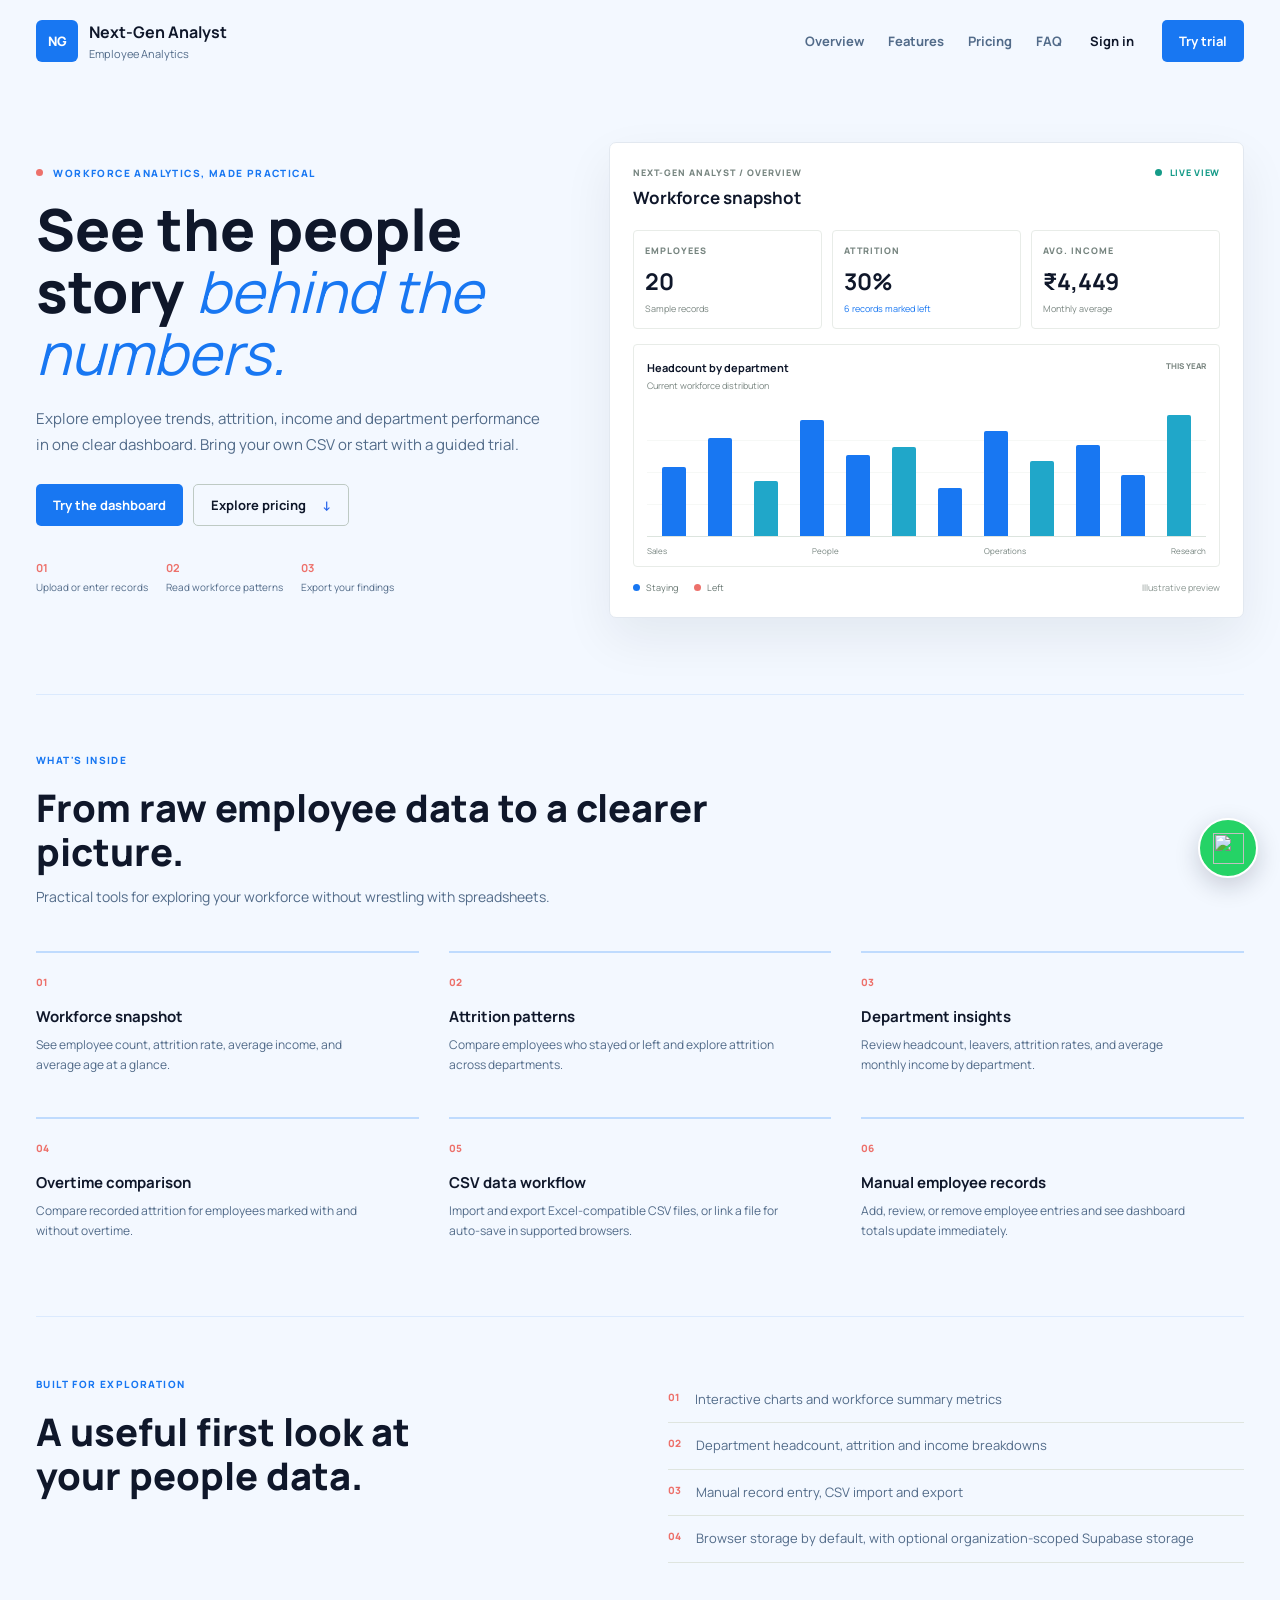
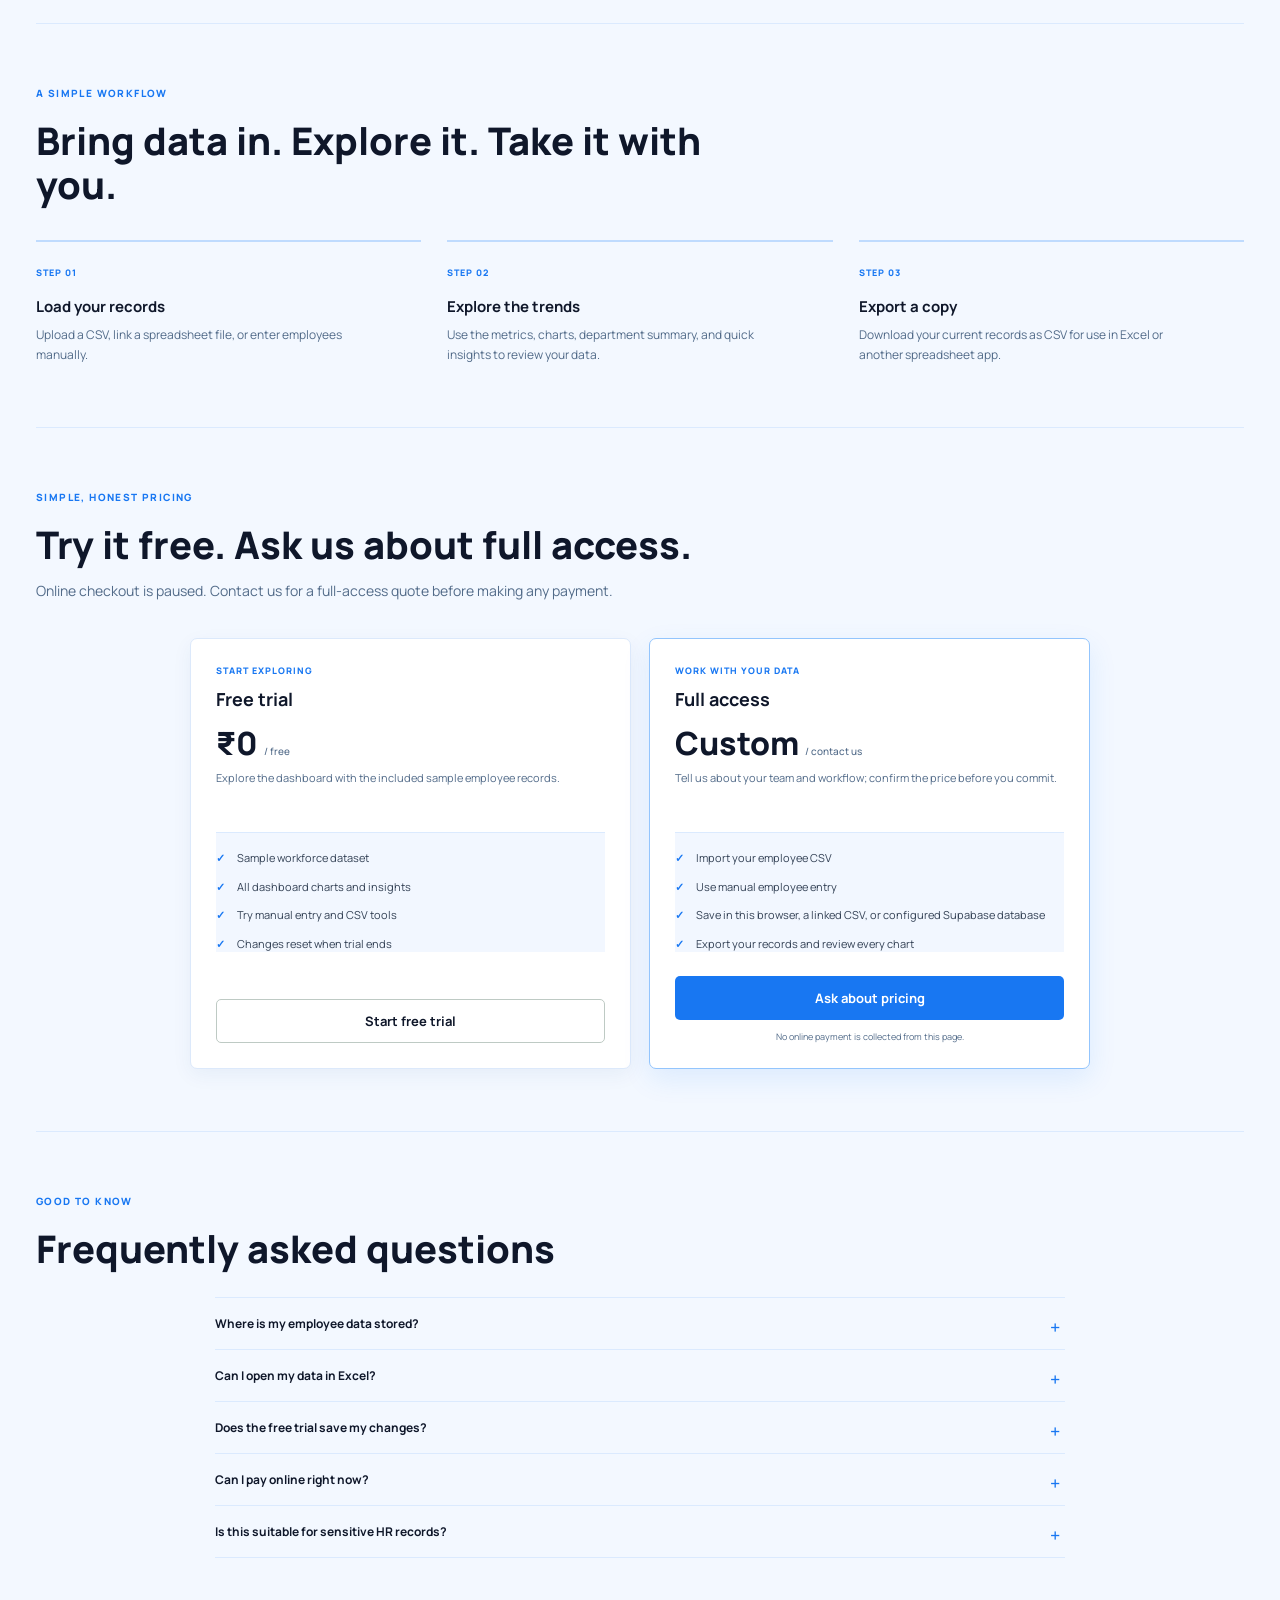
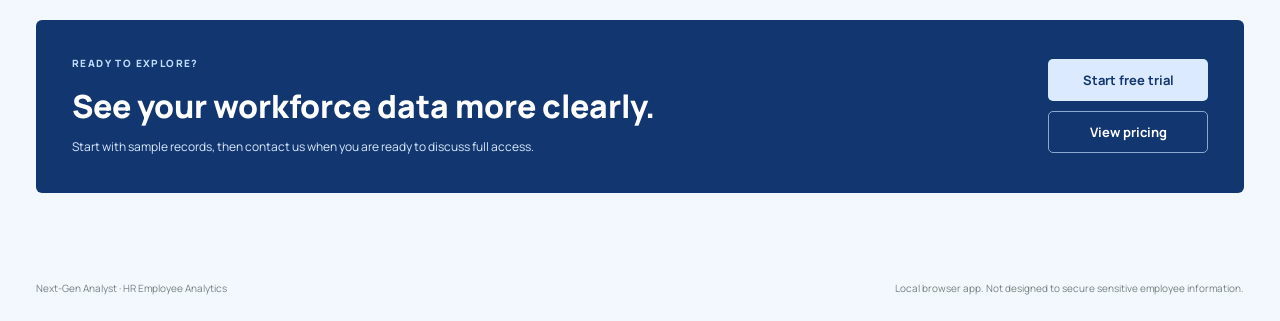
==== commit ecbe85ac: "Apply blue theme across landing page Co-authored-by: Copilot <223556219+Copilot@users.noreply.github" ====
--- a/Next-Gen-Analyst.html
+++ b/Next-Gen-Analyst.html
@@ -17,14 +17,14 @@
             --muted-ink: #475569;
             --leaf: #2563eb;
             --coral: #d97706;
-            --bg: #f0f4f8;
+            --bg: #f3f8ff;
             --panel: #fff;
             --text: #0f172a;
             --muted: #475569;
-            --line: #e2e8f0;
-            --blue: #2563eb;
-            --teal: #059669;
-            --red: #dc2626;
+            --line: #dbeafe;
+            --blue: #1877f2;
+            --teal: #0f9f91;
+            --red: #e65f61;
             --purple: #7c3aed;
             --shadow: 0 8px 28px rgba(24, 39, 75, .07)
         }
@@ -481,41 +481,45 @@
             .product-preview,.feature-item,.preview-bars i { animation:none; }
         }
 
-        .dashboard-shell { display:grid; grid-template-columns:248px minmax(0,1fr); min-height:100vh; background:#f0f4f8; }
-        .dashboard-sidebar { position:sticky; top:0; height:100vh; display:flex; flex-direction:column; padding:23px 14px 16px; background:#fff; border-right:1px solid #e2e8f0; }
+        .dashboard-shell { display:grid; grid-template-columns:248px minmax(0,1fr); min-height:100vh; background:#f3f8ff; }
+        .dashboard-sidebar { position:sticky; top:0; height:100vh; display:flex; flex-direction:column; padding:23px 14px 16px; background:#fff; border-right:1px solid #dbeafe; }
         .dashboard-brand { display:flex; align-items:center; gap:11px; padding:0 8px 25px; color:#0f172a; text-decoration:none; }
-        .dashboard-mark { width:40px; height:40px; display:grid; place-items:center; border-radius:6px; background:#2563eb; color:white; font-size:12px; font-weight:800; }
+        .dashboard-mark { width:40px; height:40px; display:grid; place-items:center; border-radius:7px; background:#1877f2; color:white; font-size:12px; font-weight:800; }
         .dashboard-brand strong,.dashboard-brand small { display:block; }
         .dashboard-brand strong { font-size:14px; }
         .dashboard-brand small { margin-top:3px; color:#64748b; font-size:10px; }
         .sidebar-label { margin:5px 10px 10px; color:#94a3b8; font-size:9px; font-weight:800; letter-spacing:1px; }
         .dashboard-nav { display:grid; gap:4px; }
         .dashboard-nav a { display:flex; align-items:center; gap:11px; min-height:42px; padding:7px 10px; border-radius:5px; color:#475569; font-size:12px; font-weight:700; text-decoration:none; transition:background .15s,color .15s; }
-        .dashboard-nav a:hover { background:#f8fafc; color:#1d4ed8; }
-        .dashboard-nav a.active { background:#dbeafe; color:#1d4ed8; }
-        .dashboard-nav a span { width:25px; height:25px; display:grid; place-items:center; border:1px solid #e2e8f0; border-radius:4px; color:#64748b; font-size:9px; font-weight:800; }
-        .dashboard-nav a.active span { border-color:#bfdbfe; color:#2563eb; background:#eff6ff; }
-        .sidebar-note { display:grid; grid-template-columns:30px 1fr; column-gap:9px; align-items:center; margin-top:auto; padding:12px 10px; border:1px solid #e2e8f0; border-radius:6px; }
-        .sidebar-note-mark { grid-row:span 2; width:28px; height:28px; display:grid; place-items:center; border-radius:4px; background:#eff6ff; color:#2563eb; font-size:9px; font-weight:900; }
+        .dashboard-nav a:hover { background:#eff6ff; color:#1769dc; }
+        .dashboard-nav a.active { background:linear-gradient(110deg,#1769ed,#3b89f6); color:#fff; box-shadow:0 4px 12px #1877f233; }
+        .dashboard-nav a span { width:25px; height:25px; display:grid; place-items:center; border:1px solid #dbeafe; border-radius:5px; color:#64748b; font-size:9px; font-weight:800; }
+        .dashboard-nav a.active span { border-color:#ffffff66; color:#fff; background:#ffffff20; }
+        .sidebar-note { display:grid; grid-template-columns:30px 1fr; column-gap:9px; align-items:center; margin-top:auto; padding:12px 10px; border:1px solid #dbeafe; border-radius:7px; background:#f4f8ff; }
+        .sidebar-note-mark { grid-row:span 2; width:28px; height:28px; display:grid; place-items:center; border-radius:5px; background:#e8f1ff; color:#1877f2; font-size:9px; font-weight:900; }
         .sidebar-note strong { font-size:10px; }
         .sidebar-note small { margin-top:3px; color:#64748b; font-size:9px; }
         .dashboard-content { min-width:0; }
-        #appShell .dashboard-header { position:sticky; top:0; z-index:5; min-height:92px; padding:18px 32px; display:flex; align-items:center; justify-content:space-between; gap:20px; background:#fff; color:#0f172a; border-bottom:1px solid #e2e8f0; box-shadow:none; }
-        .dashboard-kicker { margin:0 0 6px; color:#2563eb; font-size:9px; font-weight:800; letter-spacing:1px; }
+        #appShell .dashboard-header { position:sticky; top:0; z-index:5; min-height:92px; padding:18px 32px; display:flex; align-items:center; justify-content:space-between; gap:20px; background:#fff; color:#0f172a; border-bottom:1px solid #dbeafe; box-shadow:none; }
+        .dashboard-kicker { margin:0 0 6px; color:#1877f2; font-size:9px; font-weight:800; letter-spacing:1px; }
         #appShell .dashboard-header h1 { margin:0; color:#0f172a; font-size:22px; line-height:1.25; }
         #appShell .dashboard-header .subtitle { margin-top:5px; color:#64748b; font-size:11px; }
         #appShell .dashboard-header .header-actions { width:auto; gap:8px; }
-        #appShell .dashboard-header .secondary { border:1px solid #cbd5e1; background:#fff; color:#334155; }
-        #appShell .dashboard-header .secondary:hover { background:#f8fafc; border-color:#94a3b8; }
-        #appShell .dashboard-header .primary { background:#2563eb; color:#fff; }
+        #appShell .dashboard-header .secondary { border:1px solid #c9defb; background:#fff; color:#24517f; }
+        #appShell .dashboard-header .secondary:hover { background:#eff6ff; border-color:#91baf0; }
+        #appShell .dashboard-header .primary { background:#1877f2; color:#fff; }
+        #appShell .dashboard-header .primary:hover { background:#1166d7; }
         #appShell main.dashboard-main { width:100%; max-width:1500px; margin:0 auto; padding:25px 32px 38px; }
-        #appShell .toolbar { margin-bottom:20px; padding-bottom:15px; border-bottom:1px solid #e2e8f0; }
+        #appShell .toolbar { margin-bottom:20px; padding-bottom:15px; border-bottom:1px solid #dbeafe; }
         #appShell .status { font-size:11px; }
-        #appShell .status strong { color:#2563eb; }
-        #appShell .upload-label { padding:9px 13px; border:1px solid #bfdbfe; border-radius:5px; background:#eff6ff; color:#1d4ed8; font-size:11px; }
-        #appShell .card,#appShell .panel { border:1px solid #e2e8f0; border-radius:7px; box-shadow:0 2px 8px #0f172a08; }
+        #appShell .status strong { color:#1877f2; }
+        #appShell .upload-label { padding:9px 13px; border:1px solid #c6dcfb; border-radius:6px; background:#eff6ff; color:#1769dc; font-size:11px; }
+        #appShell .card,#appShell .panel { border:1px solid #dce9fb; border-radius:9px; box-shadow:0 3px 12px #1d4f8a0b; }
         #appShell .metric { min-height:130px; padding:18px; }
-        #appShell .metric:after { width:4px; height:auto; top:0; right:auto; bottom:0; left:0; border-radius:0; }
+        #appShell .metric:after { width:4px; height:auto; top:0; right:auto; bottom:0; left:0; border-radius:0; background:#1877f2; }
+        #appShell .metric:nth-child(2):after { background:#20a7c9; }
+        #appShell .metric:nth-child(3):after { background:#ed716b; }
+        #appShell .metric:nth-child(4):after { background:#28a58b; }
         #appShell .metric .label { color:#64748b; font-size:10px; font-weight:800; letter-spacing:.4px; }
         #appShell .metric .value { color:#0f172a; font-size:27px; letter-spacing:0; }
         #appShell .metric .foot { color:#64748b; font-size:10px; }
@@ -525,14 +529,14 @@
         #appShell .grid { gap:14px; }
         #appShell .chart-wrap { height:250px; }
         #appShell .chart-wrap canvas { max-width:100%; }
-        #appShell th { background:#f8fafc; color:#64748b; font-size:10px; }
+        #appShell th { background:#f2f7ff; color:#526b89; font-size:10px; }
         #appShell td { color:#334155; font-size:11px; }
-        #appShell .insight { border:1px solid #e2e8f0; border-radius:5px; background:#f8fafc; }
-        #appShell .add-btn { border-radius:5px; background:#2563eb; }
+        #appShell .insight { border:1px solid #dce9fb; border-radius:7px; background:#f5f9ff; }
+        #appShell .add-btn { border-radius:6px; background:#1877f2; }
         #appShell .clear-btn { border-radius:5px; background:#f1f5f9; color:#334155; }
         #appShell .delete-btn { border-radius:4px; }
-        #appShell .dashboard-footer { display:flex; align-items:center; justify-content:space-between; gap:16px; padding:15px 32px 20px; border-top:1px solid #e2e8f0; color:#64748b; font-size:10px; text-align:left; }
-        #appShell .logout-btn { margin:0; padding:8px 11px; border:1px solid #cbd5e1; border-radius:5px; background:#fff; color:#334155; font-size:10px; }
+        #appShell .dashboard-footer { display:flex; align-items:center; justify-content:space-between; gap:16px; padding:15px 32px 20px; border-top:1px solid #dbeafe; color:#647b98; font-size:10px; text-align:left; }
+        #appShell .logout-btn { margin:0; padding:8px 11px; border:1px solid #c9defb; border-radius:6px; background:#fff; color:#334155; font-size:10px; }
         #appShell section[id],#appShell #dashboardTop { scroll-margin-top:108px; }
         @media(max-width:1000px) {
             .dashboard-shell { grid-template-columns:minmax(0,1fr); }
@@ -630,86 +634,88 @@
         @media(max-width:600px) { .whatsapp-support { right:14px; bottom:14px; width:54px; height:54px; } .whatsapp-logo { width:28px; height:28px; } .whatsapp-support::after { right:62px; } }
 
         :root {
-            --ink:#173b35;
-            --muted-ink:#5c716a;
-            --leaf:#137c68;
-            --coral:#df765f;
-            --bg:#f1f6f3;
-            --text:#173b35;
-            --muted:#5c716a;
-            --line:#dce8e2;
-            --blue:#137c68;
-            --teal:#13846f;
-            --red:#c8564c;
-            --purple:#8b718f;
-            --shadow:0 8px 28px rgba(23,59,53,.08);
-        }
-        body { background:#f1f6f3; color:#173b35; }
-        header { background:linear-gradient(115deg,#173b35,#137c68 72%,#39a58b); }
-        .subtitle { color:#d9eee7; }
-        .primary { color:#174e44; }
-        .upload-label { background:#e0f0e9; color:#17604f; }
+            --ink:#0f172a;
+            --muted-ink:#526b89;
+            --leaf:#1877f2;
+            --coral:#ed716b;
+            --bg:#f3f8ff;
+            --text:#0f172a;
+            --muted:#526b89;
+            --line:#dbeafe;
+            --blue:#1877f2;
+            --teal:#20a7c9;
+            --red:#e65f61;
+            --purple:#746ce0;
+            --shadow:0 8px 28px rgba(23,69,130,.08);
+        }
+        body { background:#f3f8ff; color:#0f172a; }
+        header { background:linear-gradient(115deg,#103c82,#1769ed 72%,#4b9af8); }
+        .subtitle { color:#dceaff; }
+        .primary { color:#174e8a; }
+        .upload-label { background:#eaf2ff; color:#1769dc; }
         .yes { color:#a43f38; background:#fbe7e1; }
-        .no { color:#17604f; background:#e0f0e9; }
-        .insight { background:#f5f8f6; border-color:#e1ebe5; }
-        .add-btn { background:#137c68; }
+        .no { color:#1769a8; background:#e5f6fb; }
+        .insight { background:#f5f9ff; border-color:#dce9fb; }
+        .add-btn { background:#1877f2; }
         .delete-btn { background:#fbe7e1; color:#a43f38; }
-        .auth-screen { background:linear-gradient(135deg,#dcefe7,#f7faf8 55%,#f1f6f3); }
-        .auth-logo { background:linear-gradient(135deg,#174e44,#137c68); }
-        .auth-brand h1 { color:#173b35; }
-        .auth-brand p,.auth-help,.auth-panel label { color:#5c716a; }
-        .auth-panel input { border-color:#c9d9d1; color:#173b35; }
-        .auth-submit { background:#137c68; }
-        .auth-link { color:#137c68; }
-        .product-page { --ink:#173b35; --muted-ink:#5c716a; --leaf:#137c68; --mint:#dcefe7; --coral:#df765f; background:#f1f6f3; color:#173b35; }
-        .nav-trial:hover,.button-primary:hover { background:#0e6656; }
-        .hero-copy h1 em { color:#137c68; }
-        .preview-live,.preview-live i { color:#13846f; background:#13846f; }
-        .preview-bars i { background:#137c68; }
-        .preview-bars i:nth-child(3n) { background:#df765f; }
-        .legend-dot.teal { background:#137c68; }
-        .legend-dot.coral { background:#df765f; }
-        .product-section,.product-details,.workflow-section,.pricing-section,.faq-section { border-color:#dce8e2; }
-        .feature-item,.workflow-grid article { border-color:#a6ceba; }
-        .feature-number,.details-list span { color:#c66a55; }
-        .feature-item p,.details-list p,.workflow-grid p,.section-heading > p:last-child { color:#5c716a; }
-        .purchase-band { background:#173b35; }
-        .purchase-band .eyebrow { color:#b9ddd0; }
-        .purchase-band > div:first-child > p:last-child { color:#d9eee7; }
-        .purchase-actions .button-primary { background:#dcefe7; color:#173b35; }
-        .purchase-actions .button-secondary { border-color:#8da69b; }
-        .buy-dialog { color:#173b35; }
-        .buy-dialog > p:not(.eyebrow) { color:#5c716a; }
-        .dashboard-shell { background:#f1f6f3; }
-        .dashboard-sidebar { border-color:#dce8e2; }
-        .dashboard-brand { color:#173b35; }
-        .dashboard-mark { background:#137c68; }
-        .dashboard-nav a { color:#5c716a; }
-        .dashboard-nav a:hover { background:#f2f7f4; color:#0e6656; }
-        .dashboard-nav a.active { background:#dcefe7; color:#0e6656; }
-        .dashboard-nav a span { border-color:#dce8e2; color:#5c716a; }
-        .dashboard-nav a.active span { border-color:#bedbce; background:#edf6f1; color:#137c68; }
-        .sidebar-note,.sidebar-note-mark { border-color:#dce8e2; }
-        .sidebar-note-mark { background:#edf6f1; color:#137c68; }
-        #appShell .dashboard-header h1,#appShell .metric .value,#appShell .panel h2 { color:#173b35; }
-        .dashboard-kicker,#appShell .status strong { color:#137c68; }
-        #appShell .dashboard-header .primary,#appShell .add-btn { background:#137c68; }
-        #appShell .upload-label { border-color:#bedbce; background:#edf6f1; color:#17604f; }
-        #appShell .card,#appShell .panel,.pricing-card { border-color:#dce8e2; }
-        #appShell th,.pricing-card ul { border-color:#dce8e2; background:#f7faf8; }
-        #appShell .insight { border-color:#e1ebe5; background:#f5f8f6; }
-        #appShell .clear-btn { background:#edf3ef; color:#36574e; }
+        .auth-screen { background:linear-gradient(135deg,#e5f0ff,#f8fafc 55%,#f3f8ff); }
+        .auth-logo { background:linear-gradient(135deg,#1769ed,#4b9af8); }
+        .auth-brand h1 { color:#0f172a; }
+        .auth-brand p,.auth-help,.auth-panel label { color:#526b89; }
+        .auth-panel input { border-color:#c9defb; color:#0f172a; }
+        .auth-submit { background:#1877f2; }
+        .auth-link { color:#1877f2; }
+        .product-page { --ink:#0f172a; --muted-ink:#526b89; --leaf:#1877f2; --mint:#e5f0ff; --coral:#ed716b; background:#f3f8ff; color:#0f172a; }
+        .nav-trial:hover,.button-primary:hover { background:#1166d7; }
+        .button-secondary:hover { background:#eff6ff; }
+        .hero-copy h1 em { color:#1877f2; }
+        .preview-live { color:#159b88; }
+        .preview-live i { background:#159b88; }
+        .preview-bars i { background:#1877f2; }
+        .preview-bars i:nth-child(3n) { background:#20a7c9; }
+        .legend-dot.teal { background:#1877f2; }
+        .legend-dot.coral { background:#ed716b; }
+        .product-section,.product-details,.workflow-section,.pricing-section,.faq-section { border-color:#dbeafe; }
+        .feature-item,.workflow-grid article { border-color:#bfdbfe; }
+        .feature-number,.details-list span { color:#ed716b; }
+        .feature-item p,.details-list p,.workflow-grid p,.section-heading > p:last-child { color:#526b89; }
+        .purchase-band { background:#12366f; }
+        .purchase-band .eyebrow { color:#bfdbfe; }
+        .purchase-band > div:first-child > p:last-child { color:#dceaff; }
+        .purchase-actions .button-primary { background:#dbeafe; color:#12366f; }
+        .purchase-actions .button-secondary { border-color:#8ba9d0; }
+        .buy-dialog { color:#0f172a; }
+        .buy-dialog > p:not(.eyebrow) { color:#526b89; }
+        .dashboard-shell { background:#f3f8ff; }
+        .dashboard-sidebar { border-color:#dbeafe; }
+        .dashboard-brand { color:#0f172a; }
+        .dashboard-mark { background:#1877f2; }
+        .dashboard-nav a { color:#526b89; }
+        .dashboard-nav a:hover { background:#eff6ff; color:#1769dc; }
+        .dashboard-nav a.active { background:linear-gradient(110deg,#1769ed,#3b89f6); color:#fff; }
+        .dashboard-nav a span { border-color:#dbeafe; color:#526b89; }
+        .dashboard-nav a.active span { border-color:#ffffff66; background:#ffffff20; color:#fff; }
+        .sidebar-note,.sidebar-note-mark { border-color:#dbeafe; }
+        .sidebar-note-mark { background:#e8f1ff; color:#1877f2; }
+        #appShell .dashboard-header h1,#appShell .metric .value,#appShell .panel h2 { color:#0f172a; }
+        .dashboard-kicker,#appShell .status strong { color:#1877f2; }
+        #appShell .dashboard-header .primary,#appShell .add-btn { background:#1877f2; }
+        #appShell .upload-label { border-color:#c6dcfb; background:#eff6ff; color:#1769dc; }
+        #appShell .card,#appShell .panel,.pricing-card { border-color:#dce9fb; }
+        #appShell th,.pricing-card ul { border-color:#dbeafe; background:#f2f7ff; }
+        #appShell .insight { border-color:#dce9fb; background:#f5f9ff; }
+        #appShell .clear-btn { background:#edf4ff; color:#365577; }
         #appShell .delete-btn { background:#fbe7e1; color:#a43f38; }
-        #appShell .dashboard-footer { border-color:#dce8e2; }
-        #appShell .logout-btn { border-color:#c9d9d1; color:#36574e; }
-        .workflow-grid article > span,.plan-label { color:#137c68; }
-        .workflow-grid h3,.pricing-card h3,.plan-price,.faq-list summary { color:#173b35; }
-        .pricing-card { box-shadow:0 6px 20px rgba(23,59,53,.06); }
-        .pricing-featured { border-color:#a6ceba; box-shadow:0 10px 28px rgba(19,124,104,.1); }
-        .pricing-card li::before,.faq-list summary::after { color:#13846f; }
-        .pricing-note,.plan-price span,.plan-description,.faq-list details p { color:#5c716a; }
-        .faq-list,.faq-list details { border-color:#dce8e2; }
-        .payment-message { border-left-color:#137c68; background:#edf6f1; color:#36574e; }
+        #appShell .dashboard-footer { border-color:#dbeafe; }
+        #appShell .logout-btn { border-color:#c9defb; color:#365577; }
+        .workflow-grid article > span,.plan-label { color:#1877f2; }
+        .workflow-grid h3,.pricing-card h3,.plan-price,.faq-list summary { color:#0f172a; }
+        .pricing-card { box-shadow:0 6px 20px rgba(23,69,130,.06); }
+        .pricing-featured { border-color:#93c5fd; box-shadow:0 10px 28px rgba(24,119,242,.1); }
+        .pricing-card li::before,.faq-list summary::after { color:#1877f2; }
+        .pricing-note,.plan-price span,.plan-description,.faq-list details p { color:#526b89; }
+        .faq-list,.faq-list details { border-color:#dbeafe; }
+        .payment-message { border-left-color:#1877f2; background:#eff6ff; color:#365577; }
 
 </style>
 </head>
@@ -892,22 +898,22 @@
                     accept=".csv,text/csv"></div>
         </div>
         <section class="metrics" id="metrics">
-            <div class="card metric" style="--tint:#dcefe7">
+            <div class="card metric" style="--tint:#eaf2ff">
                 <div class="label">TOTAL EMPLOYEES</div>
                 <div class="value" id="total">—</div>
                 <div class="foot">Employee records in dataset</div>
             </div>
-            <div class="card metric" style="--tint:#fbe7e1">
+            <div class="card metric" style="--tint:#e5f6fb">
                 <div class="label">ATTRITION RATE</div>
                 <div class="value" id="rate">—</div>
                 <div class="foot" id="attritionFoot">Employees marked as left</div>
             </div>
-            <div class="card metric" style="--tint:#e0f0e9">
+            <div class="card metric" style="--tint:#fff0ee">
                 <div class="label">AVERAGE MONTHLY INCOME</div>
                 <div class="value" id="income">—</div>
                 <div class="foot">Currency units as supplied in data</div>
             </div>
-            <div class="card metric" style="--tint:#f4efdf">
+            <div class="card metric" style="--tint:#eaf7f3">
                 <div class="label">AVERAGE AGE</div>
                 <div class="value" id="age">—</div>
                 <div class="foot">Years</div>
@@ -1224,7 +1230,7 @@
                     order_id: order.order_id,
                     name: "Next-Gen Analyst",
                     description: "₹1 Razorpay test transaction",
-                    theme: {color: "#137c68"},
+                    theme: {color: "#1877f2"},
                     handler: async response => {
                         try {
                             const verificationResponse = await fetch("/api/verify-payment", {
@@ -1341,13 +1347,13 @@
             $("income").textContent = incomes.length ? "₹" + money(avg(incomes)) : "N/A";
             $("age").textContent = ages.length ? avg(ages).toFixed(1) : "N/A";
             const attrGroups = groupBy(rows, attrLabel);
-            makeChart("attritionChart", "doughnut", ["Stayed", "Left"], [{data: [(attrGroups.Stayed || []).length, (attrGroups.Left || []).length], backgroundColor: ["#137c68", "#c8564c"], borderWidth: 0}]);
+            makeChart("attritionChart", "doughnut", ["Stayed", "Left"], [{data: [(attrGroups.Stayed || []).length, (attrGroups.Left || []).length], backgroundColor: ["#1877f2", "#ed716b"], borderWidth: 0}]);
             const deptNames = Object.keys(depts).sort((a, b) => depts[b].length - depts[a].length);
-            makeChart("departmentChart", "bar", deptNames, [{label: "Employees", data: deptNames.map(d => depts[d].length), backgroundColor: "#137c68", borderRadius: 6}], {plugins: {legend: {display: false}}});
-            makeChart("deptAttritionChart", "bar", deptNames, [{label: "Left", data: deptNames.map(d => depts[d].filter(r => yes(get(r, ["Attrition"]))).length), backgroundColor: "#df765f", borderRadius: 6}], {plugins: {legend: {display: false}}});
+            makeChart("departmentChart", "bar", deptNames, [{label: "Employees", data: deptNames.map(d => depts[d].length), backgroundColor: "#1877f2", borderRadius: 6}], {plugins: {legend: {display: false}}});
+            makeChart("deptAttritionChart", "bar", deptNames, [{label: "Left", data: deptNames.map(d => depts[d].filter(r => yes(get(r, ["Attrition"]))).length), backgroundColor: "#ed716b", borderRadius: 6}], {plugins: {legend: {display: false}}});
             const otGroups = groupBy(rows, r => yes(get(r, ["OverTime"])) ? "Overtime: Yes" : String(get(r, ["OverTime"]) ?? "Unknown").toLowerCase() === "no" ? "Overtime: No" : "Overtime: Unknown");
             const otLabels = Object.keys(otGroups);
-            makeChart("overtimeChart", "bar", otLabels, [{label: "Left", data: otLabels.map(k => otGroups[k].filter(r => yes(get(r, ["Attrition"]))).length), backgroundColor: "#df765f", borderRadius: 6}, {label: "Stayed", data: otLabels.map(k => otGroups[k].filter(r => !yes(get(r, ["Attrition"]))).length), backgroundColor: "#13846f", borderRadius: 6}], {scales: {x: {stacked: true}, y: {stacked: true, beginAtZero: true, ticks: {precision: 0}}}});
+            makeChart("overtimeChart", "bar", otLabels, [{label: "Left", data: otLabels.map(k => otGroups[k].filter(r => yes(get(r, ["Attrition"]))).length), backgroundColor: "#ed716b", borderRadius: 6}, {label: "Stayed", data: otLabels.map(k => otGroups[k].filter(r => !yes(get(r, ["Attrition"]))).length), backgroundColor: "#1877f2", borderRadius: 6}], {scales: {x: {stacked: true}, y: {stacked: true, beginAtZero: true, ticks: {precision: 0}}}});
             $("deptTable").innerHTML = deptNames.map(d => {const group = depts[d], left = group.filter(r => yes(get(r, ["Attrition"]))).length, inc = group.map(r => num(get(r, ["MonthlyIncome", "Monthly Income", "Income"]))).filter(v => v !== null); return `<tr><td>${escapeHtml(d)}</td><td>${group.length}</td><td><span class="pill ${left ? "yes" : "no"}">${left}</span></td><td>${(left / group.length * 100).toFixed(1)}%</td><td>${inc.length ? "₹" + money(avg(inc)) : "N/A"}</td></tr>`}).join("");
             $("employeeTable").innerHTML = rows.map((r, i) => `<tr><td>${i + 1}</td><td>${escapeHtml(get(r, ["Age"]) ?? "")}</td><td>${escapeHtml(get(r, ["Department"]) ?? "")}</td><td>${escapeHtml(get(r, ["MonthlyIncome", "Monthly Income", "Income"]) ?? "")}</td><td><span class="pill ${yes(get(r, ["Attrition"])) ? "yes" : "no"}">${yes(get(r, ["Attrition"])) ? "Yes" : "No"}</span></td><td>${escapeHtml(get(r, ["OverTime"]) ?? "")}</td><td>${escapeHtml(get(r, ["JobRole"]) ?? "")}</td><td><button type="button" class="delete-btn" data-delete-index="${i}">Delete</button></td></tr>`).join("");
             const highest = deptNames.slice().sort((a, b) => (depts[b].filter(r => yes(get(r, ["Attrition"]))).length / depts[b].length) - (depts[a].filter(r => yes(get(r, ["Attrition"]))).length / depts[a].length))[0];
